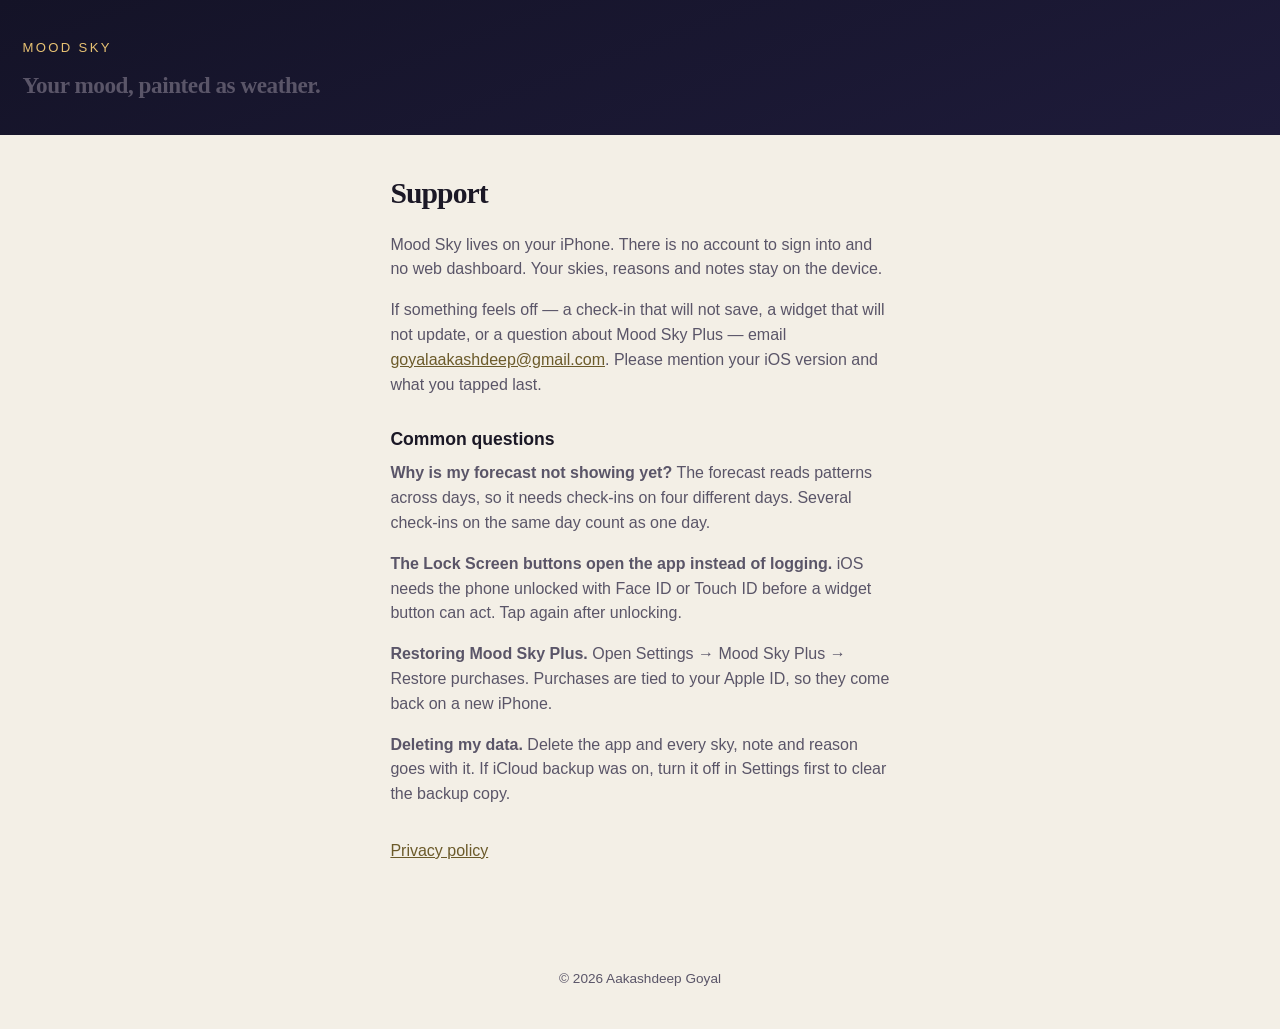
==== index.html @ b4323e45 "Create index.html" ====
<!DOCTYPE html>
<html lang="en">
<head>
  <meta charset="utf-8">
  <meta name="viewport" content="width=device-width, initial-scale=1">
  <title>Mood Sky — support</title>
  <meta name="description" content="Support and privacy for Mood Sky, a calm mood journal that paints your day as a sky.">
  <link rel="stylesheet" href="style.css">
</head>
<body>
  <header>
    <p class="wordmark">Mood Sky</p>
    <p class="tag">Your mood, painted as weather.</p>
  </header>

  <main>
    <h1>Support</h1>
    <p>
      Mood Sky lives on your iPhone. There is no account to sign into and no web dashboard.
      Your skies, reasons and notes stay on the device.
    </p>
    <p>
      If something feels off — a check-in that will not save, a widget that will not update, or a question about
      Mood Sky Plus — email <a href="mailto:goyalaakashdeep@gmail.com">goyalaakashdeep@gmail.com</a>.
      Please mention your iOS version and what you tapped last.
    </p>

    <h2>Common questions</h2>
    <p>
      <strong>Why is my forecast not showing yet?</strong> The forecast reads patterns across days, so it needs
      check-ins on four different days. Several check-ins on the same day count as one day.
    </p>
    <p>
      <strong>The Lock Screen buttons open the app instead of logging.</strong> iOS needs the phone unlocked with
      Face ID or Touch ID before a widget button can act. Tap again after unlocking.
    </p>
    <p>
      <strong>Restoring Mood Sky Plus.</strong> Open Settings → Mood Sky Plus → Restore purchases. Purchases are
      tied to your Apple ID, so they come back on a new iPhone.
    </p>
    <p>
      <strong>Deleting my data.</strong> Delete the app and every sky, note and reason goes with it. If iCloud
      backup was on, turn it off in Settings first to clear the backup copy.
    </p>

    <p class="nav"><a href="privacy.html">Privacy policy</a></p>
  </main>

  <footer>
    <p>© 2026 Aakashdeep Goyal</p>
  </footer>
</body>
</html>
---- style.css ----
:root {
  --night: #141327;
  --deep: #1e1b3a;
  --cream: #f3efe6;
  --ink: #1b1826;
  --muted: #5a5568;
  --gold: #e8c273;
  --headline: #f4efe4;
}

* { box-sizing: border-box; }

html, body {
  margin: 0;
  min-height: 100%;
}

body {
  font-family: "Avenir Next", "Segoe UI", sans-serif;
  background: var(--cream);
  color: var(--ink);
  line-height: 1.55;
}

header {
  background: linear-gradient(160deg, var(--night), var(--deep));
  color: var(--headline);
  padding: 2.4rem 1.4rem 2rem;
}

.wordmark {
  margin: 0;
  font-size: 0.82rem;
  letter-spacing: 0.18em;
  text-transform: uppercase;
  color: var(--gold);
}

.wordmark a {
  color: inherit;
  text-decoration: none;
}

.tag {
  margin: 0.55rem 0 0;
  font-size: 1.45rem;
  font-weight: 600;
  letter-spacing: -0.02em;
  font-family: Georgia, "Times New Roman", serif;
}

main {
  max-width: 34rem;
  margin: 0 auto;
  padding: 2.2rem 1.4rem 4rem;
}

h1 {
  font-size: 1.85rem;
  letter-spacing: -0.03em;
  margin: 0 0 1rem;
  font-family: Georgia, "Times New Roman", serif;
}

h2 {
  font-size: 1.1rem;
  margin: 1.8rem 0 0.5rem;
  color: var(--ink);
}

p, li { margin: 0 0 1rem; color: var(--muted); }
ul { padding-left: 1.2rem; }
li { margin-bottom: 0.5rem; }

a { color: #6b5a2a; }

.nav { margin-top: 2rem; }

footer {
  text-align: center;
  padding: 1.5rem 1.4rem 2.5rem;
  font-size: 0.85rem;
  color: var(--muted);
}
footer p { margin: 0; }
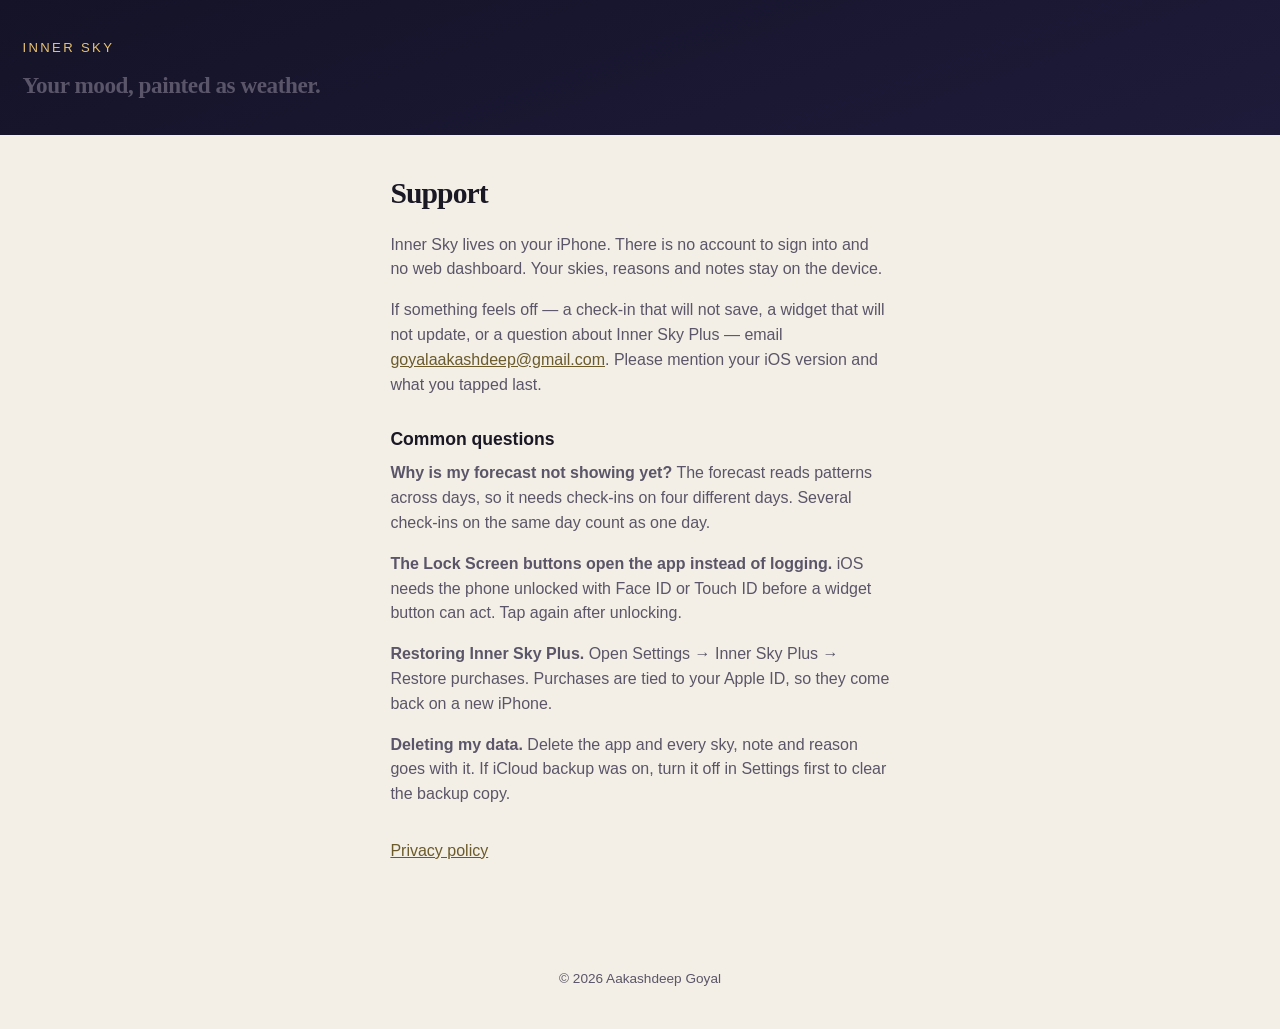
==== commit 22850d12: "Update index.html" ====
--- a/index.html
+++ b/index.html
@@ -3,25 +3,25 @@
 <head>
   <meta charset="utf-8">
   <meta name="viewport" content="width=device-width, initial-scale=1">
-  <title>Mood Sky — support</title>
-  <meta name="description" content="Support and privacy for Mood Sky, a calm mood journal that paints your day as a sky.">
+  <title>Inner Sky — support</title>
+  <meta name="description" content="Support and privacy for Inner Sky, a calm mood journal that paints your day as a sky.">
   <link rel="stylesheet" href="style.css">
 </head>
 <body>
   <header>
-    <p class="wordmark">Mood Sky</p>
+    <p class="wordmark">Inner Sky</p>
     <p class="tag">Your mood, painted as weather.</p>
   </header>
 
   <main>
     <h1>Support</h1>
     <p>
-      Mood Sky lives on your iPhone. There is no account to sign into and no web dashboard.
+      Inner Sky lives on your iPhone. There is no account to sign into and no web dashboard.
       Your skies, reasons and notes stay on the device.
     </p>
     <p>
       If something feels off — a check-in that will not save, a widget that will not update, or a question about
-      Mood Sky Plus — email <a href="mailto:goyalaakashdeep@gmail.com">goyalaakashdeep@gmail.com</a>.
+      Inner Sky Plus — email <a href="mailto:goyalaakashdeep@gmail.com">goyalaakashdeep@gmail.com</a>.
       Please mention your iOS version and what you tapped last.
     </p>
 
@@ -35,7 +35,7 @@
       Face ID or Touch ID before a widget button can act. Tap again after unlocking.
     </p>
     <p>
-      <strong>Restoring Mood Sky Plus.</strong> Open Settings → Mood Sky Plus → Restore purchases. Purchases are
+      <strong>Restoring Inner Sky Plus.</strong> Open Settings → Inner Sky Plus → Restore purchases. Purchases are
       tied to your Apple ID, so they come back on a new iPhone.
     </p>
     <p>
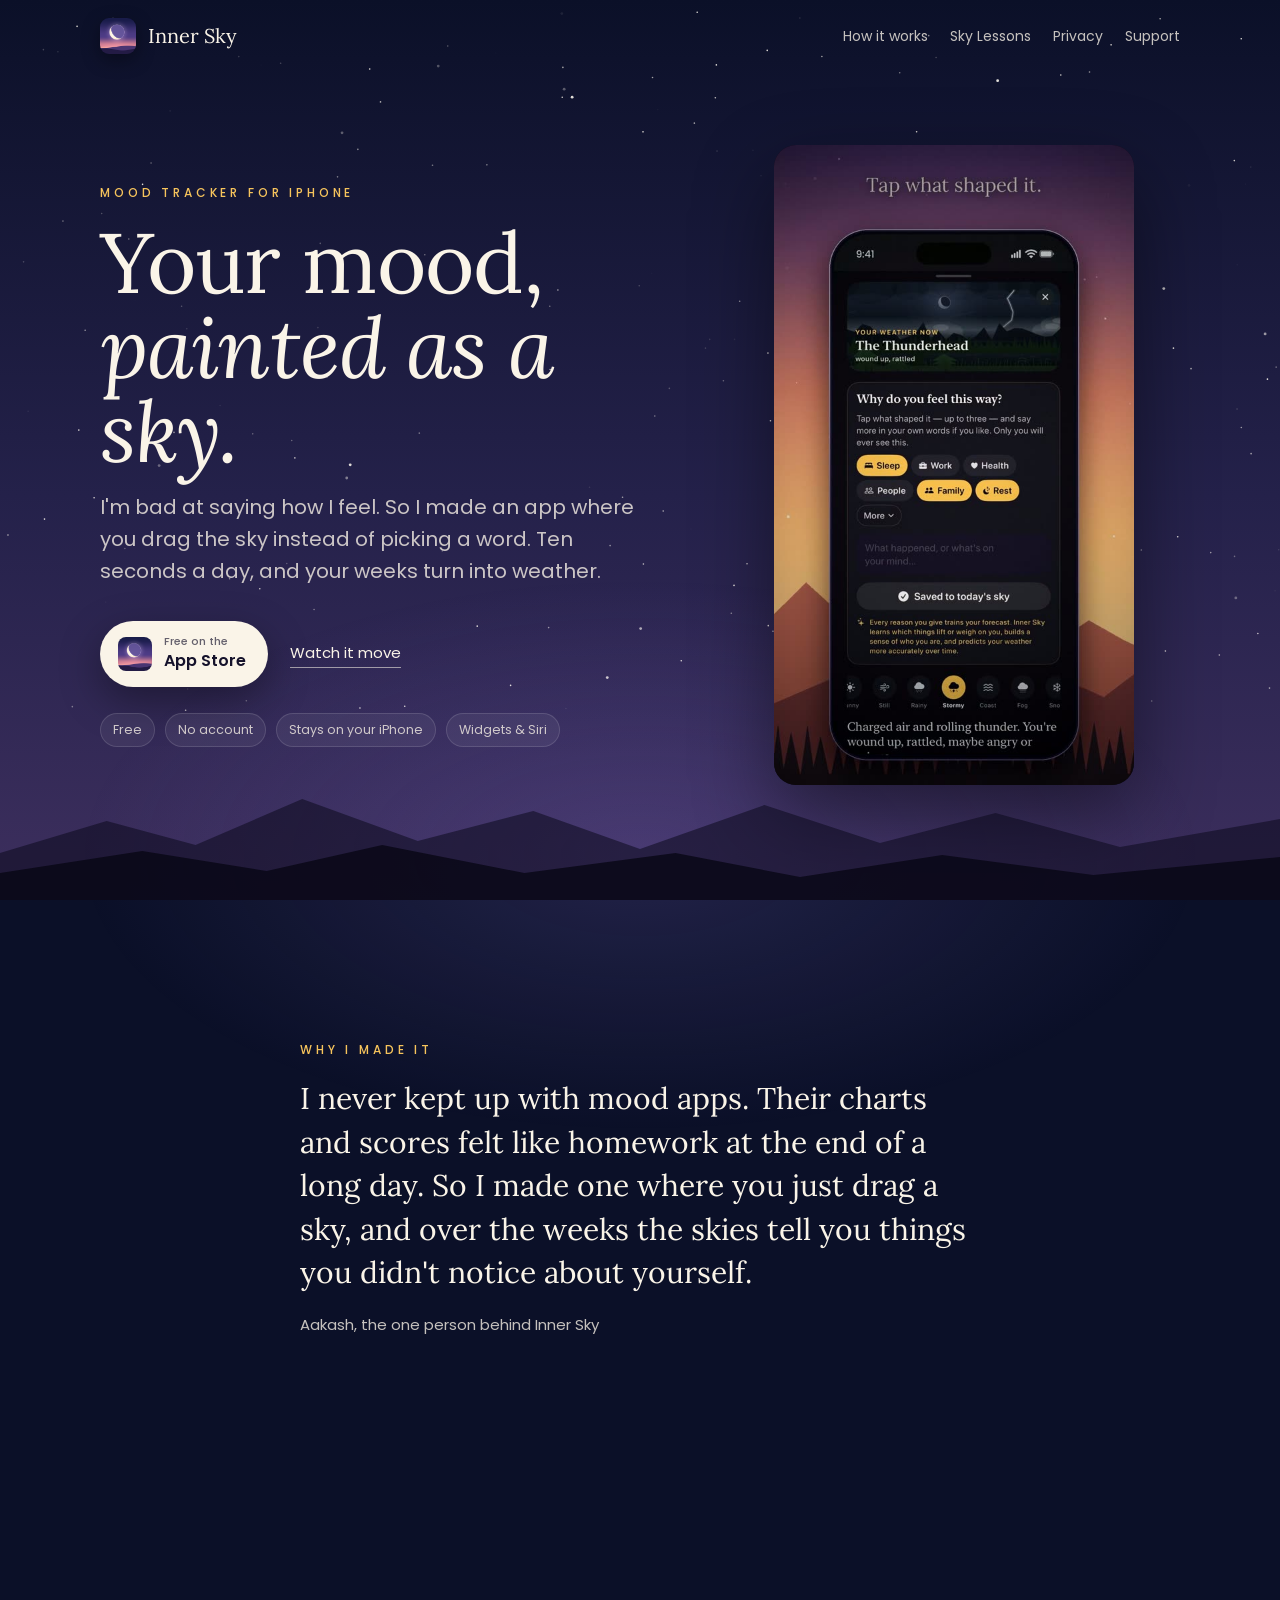
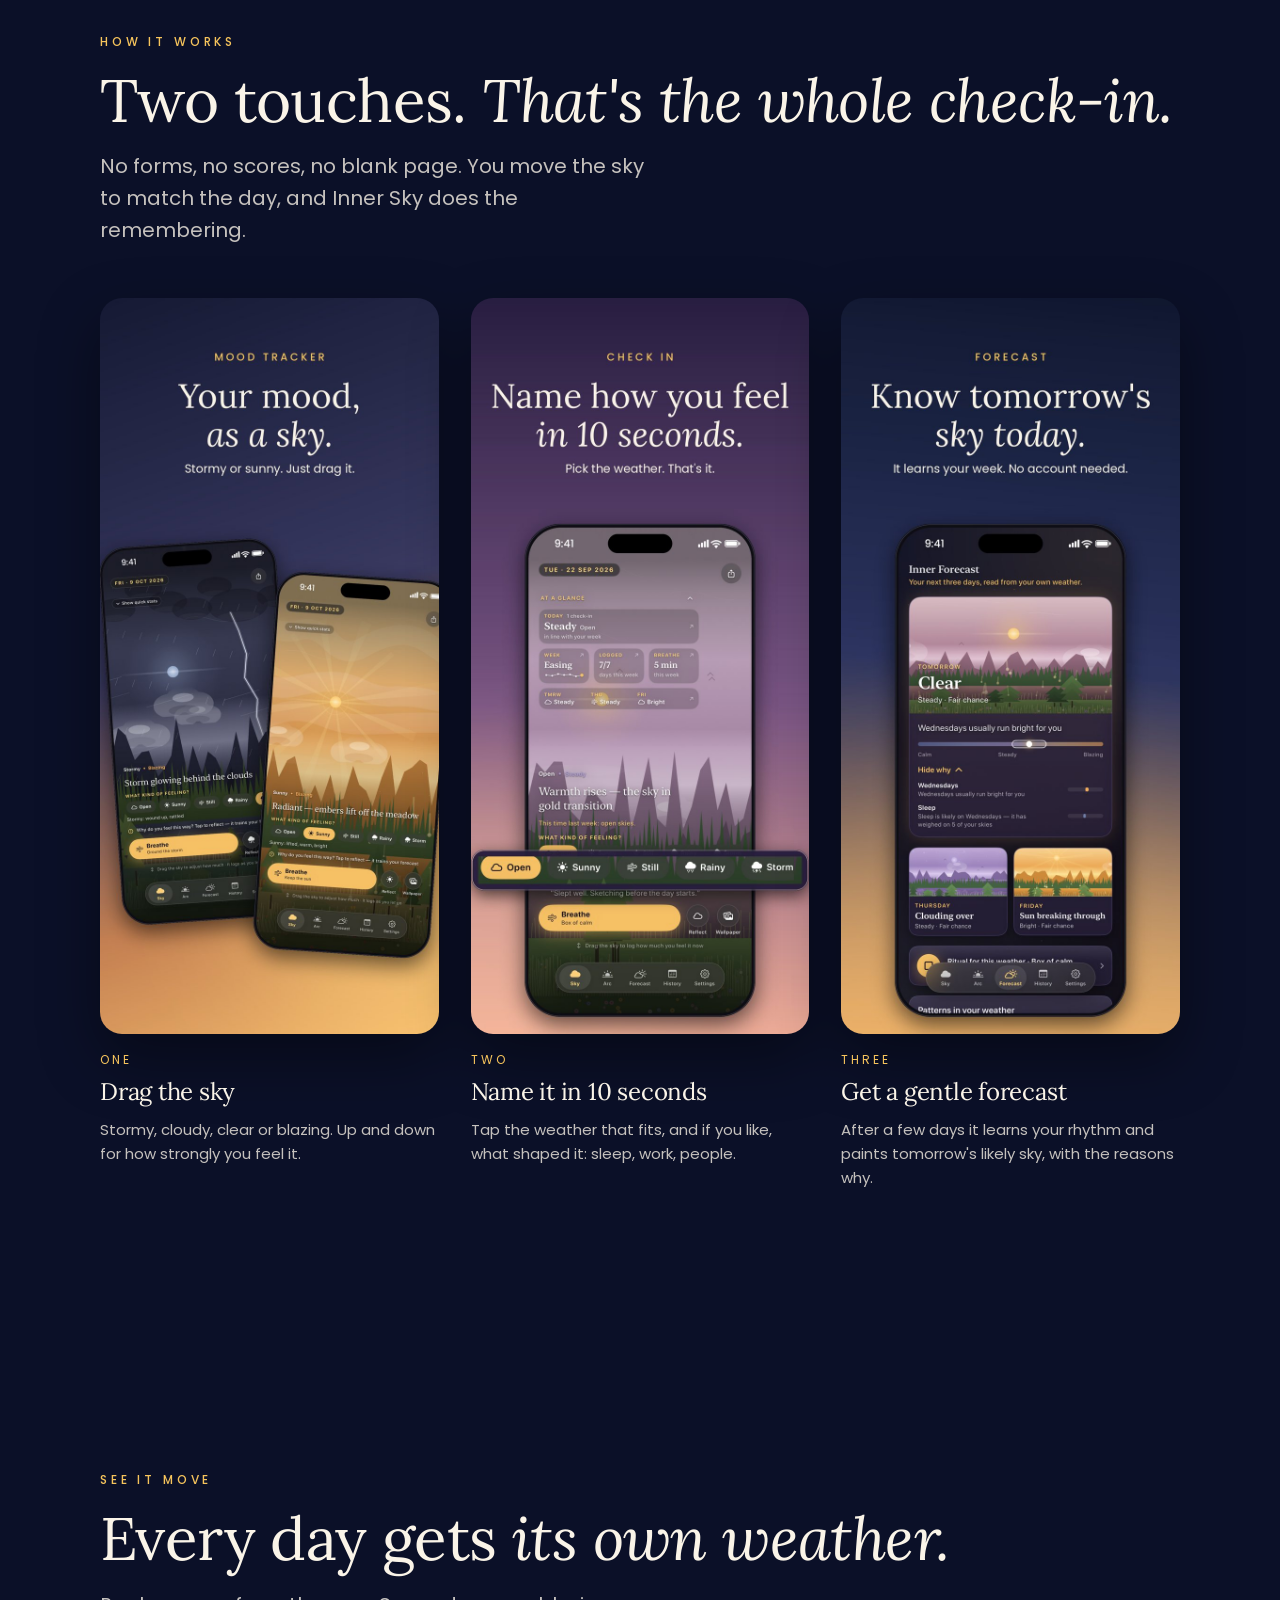
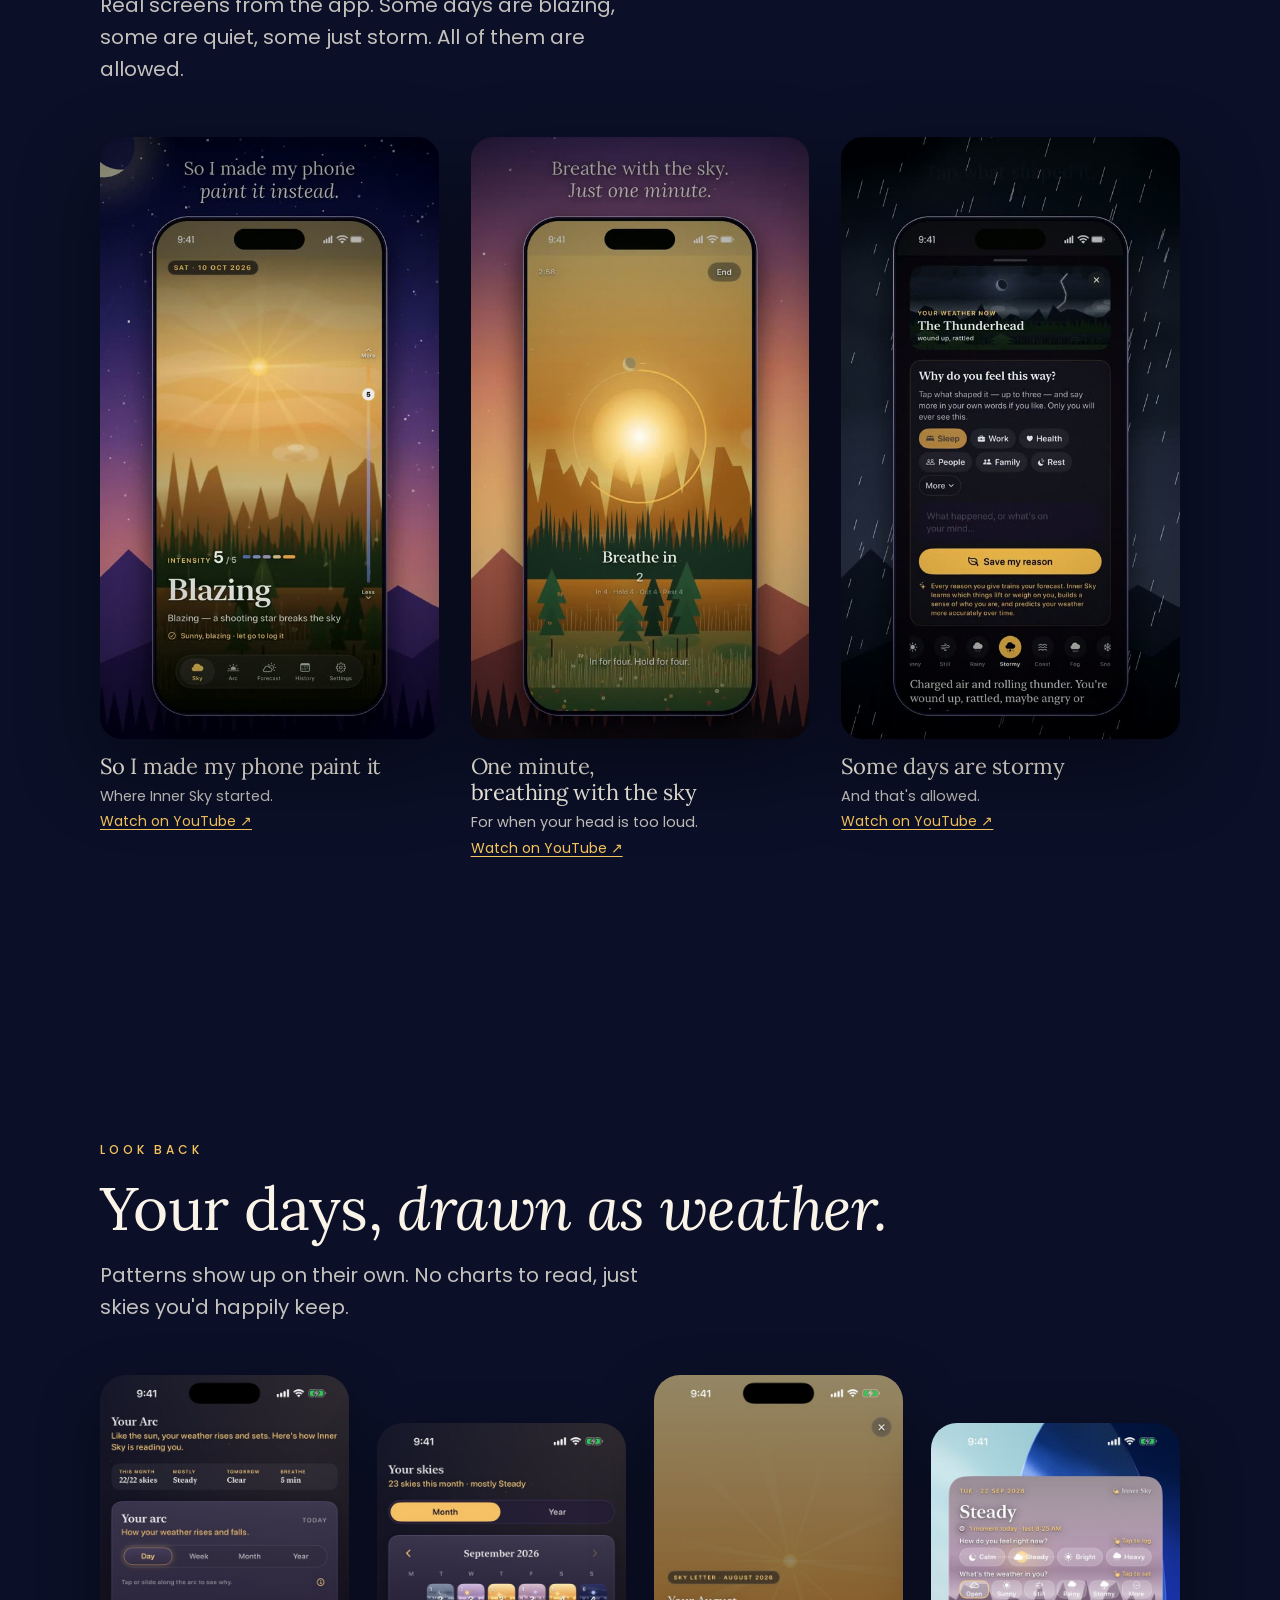
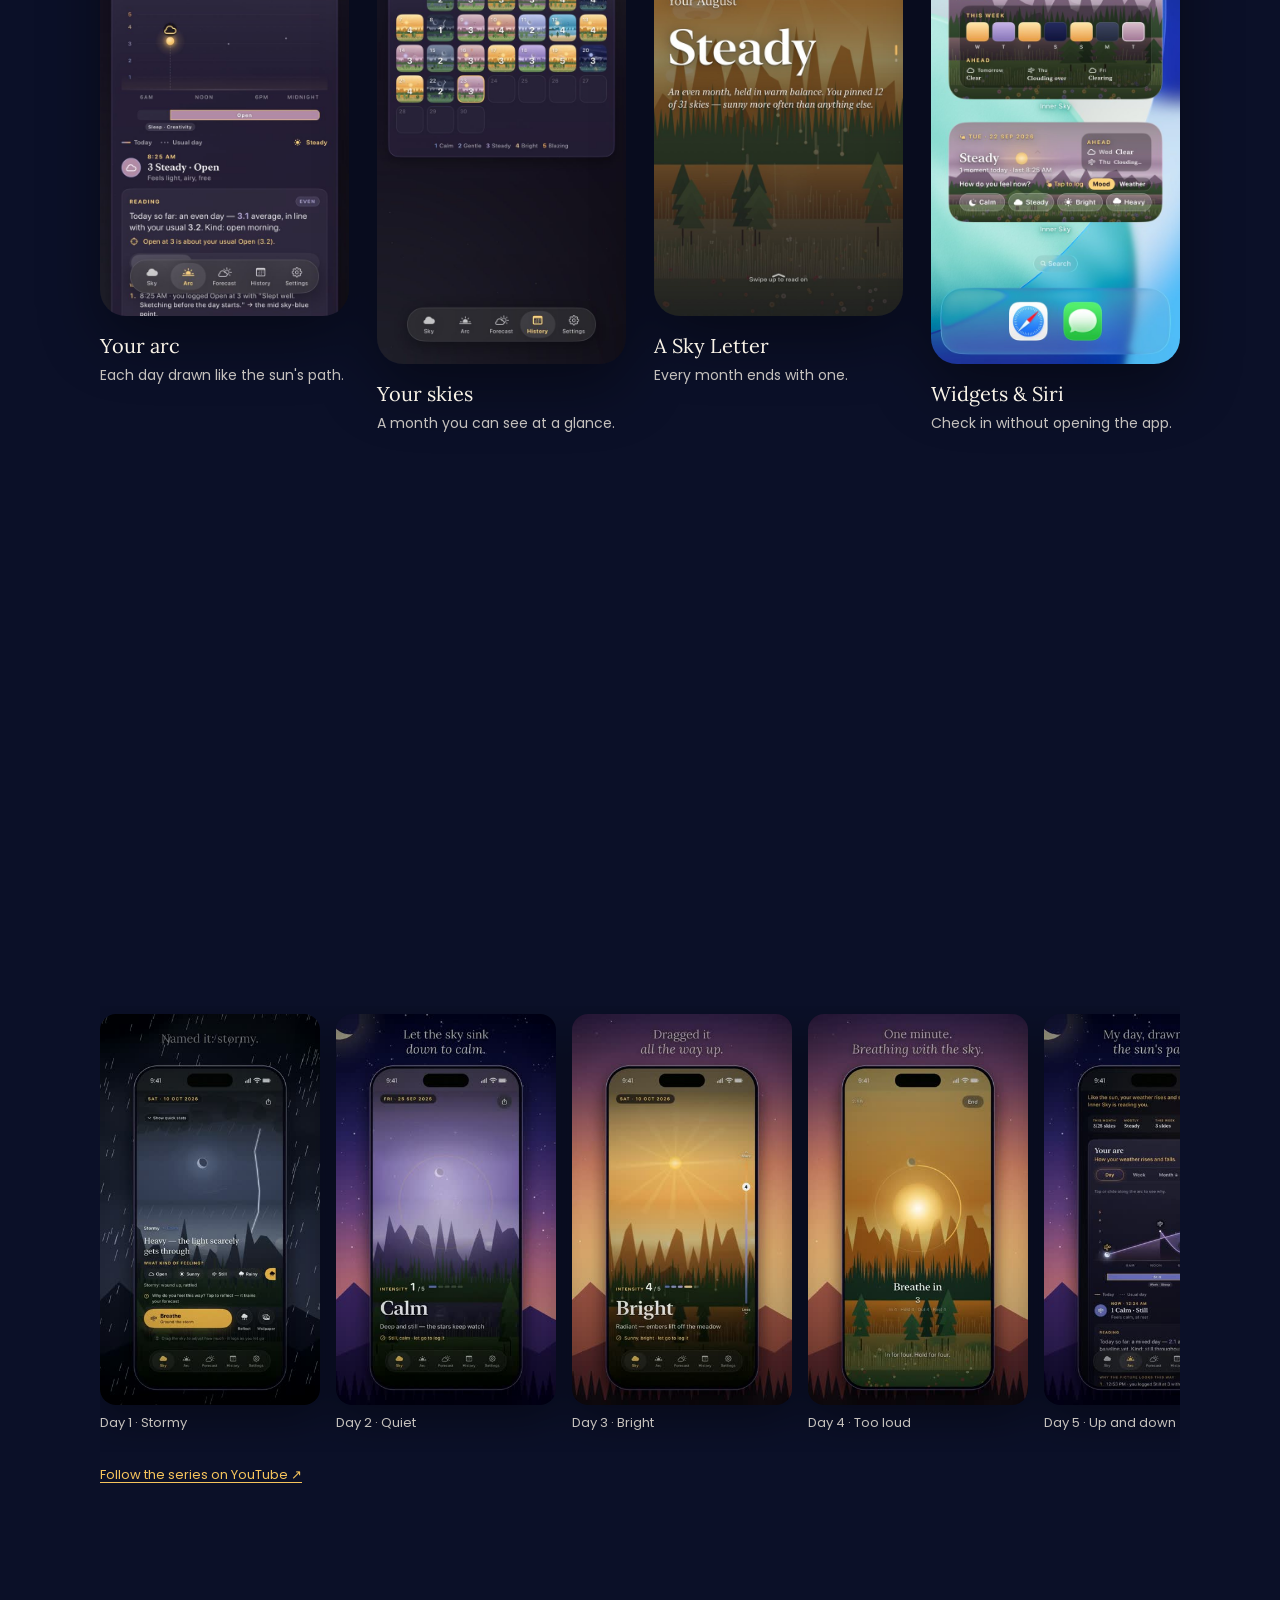
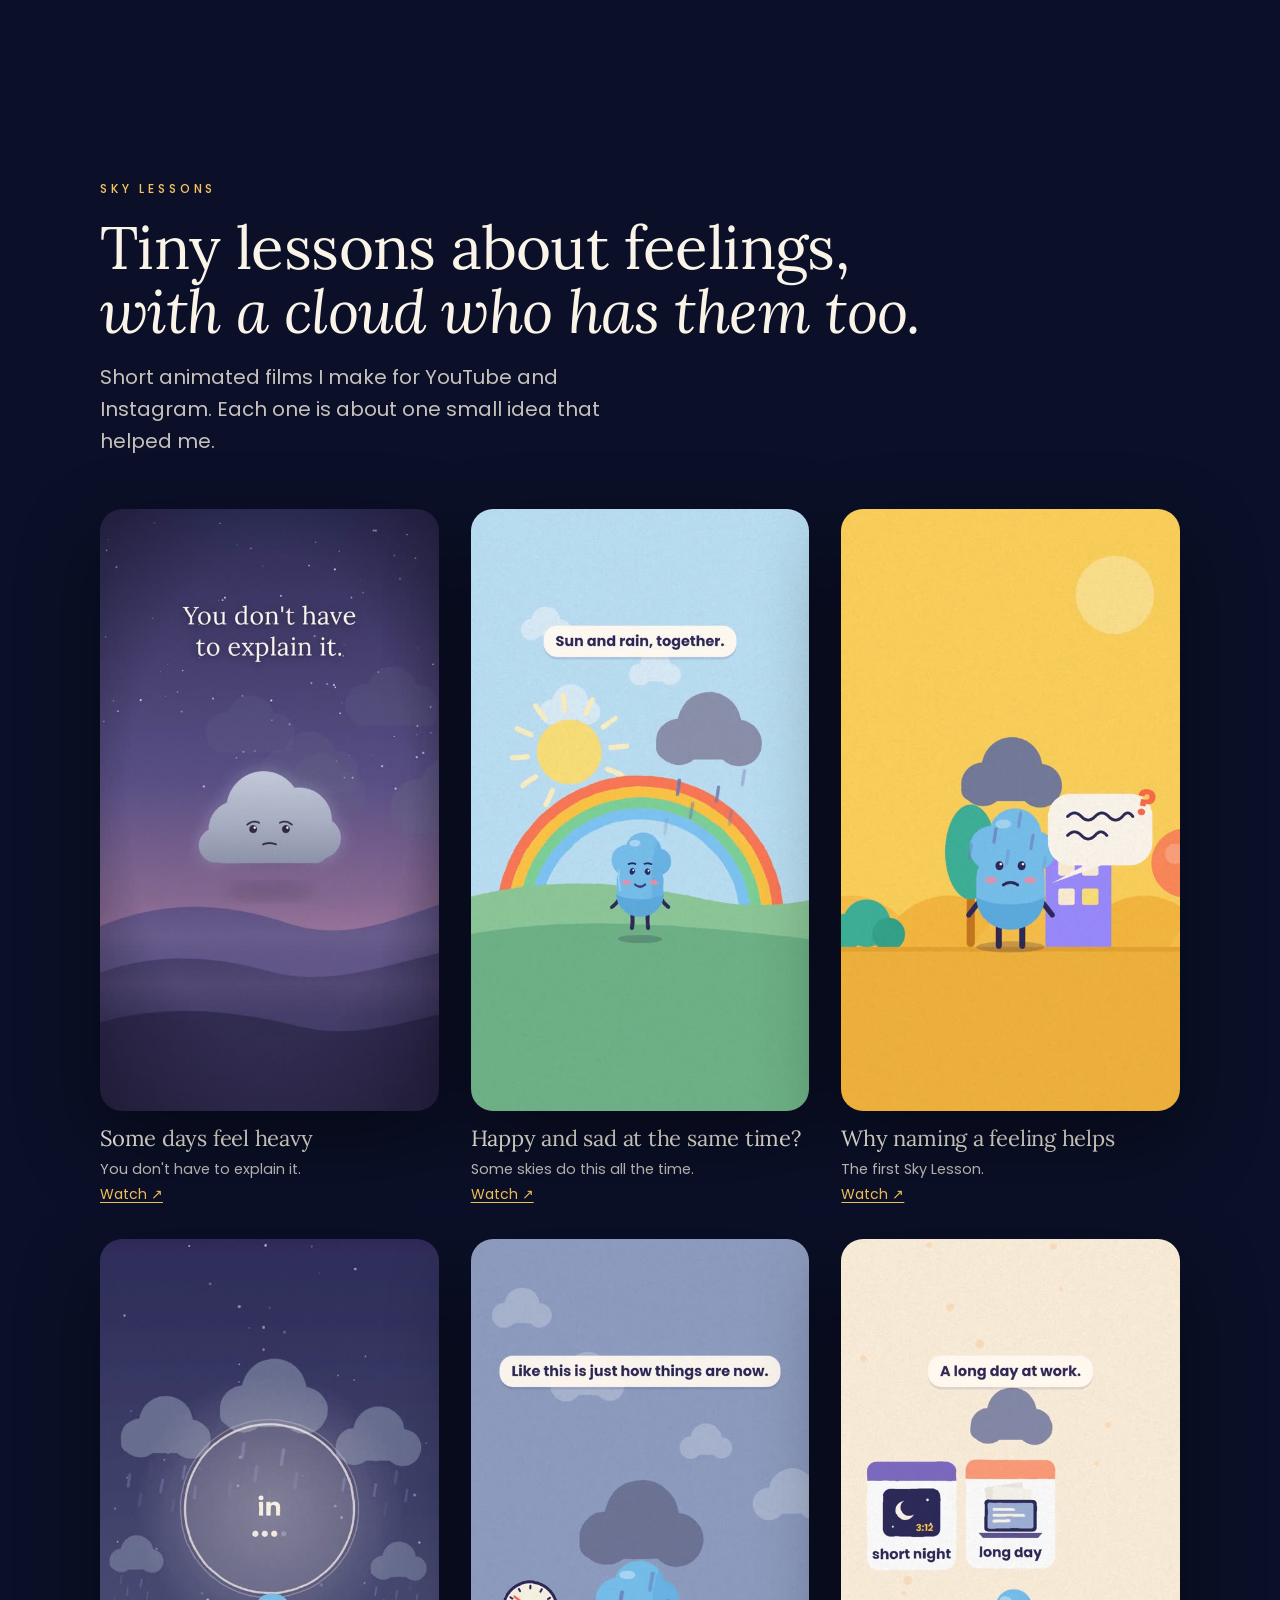
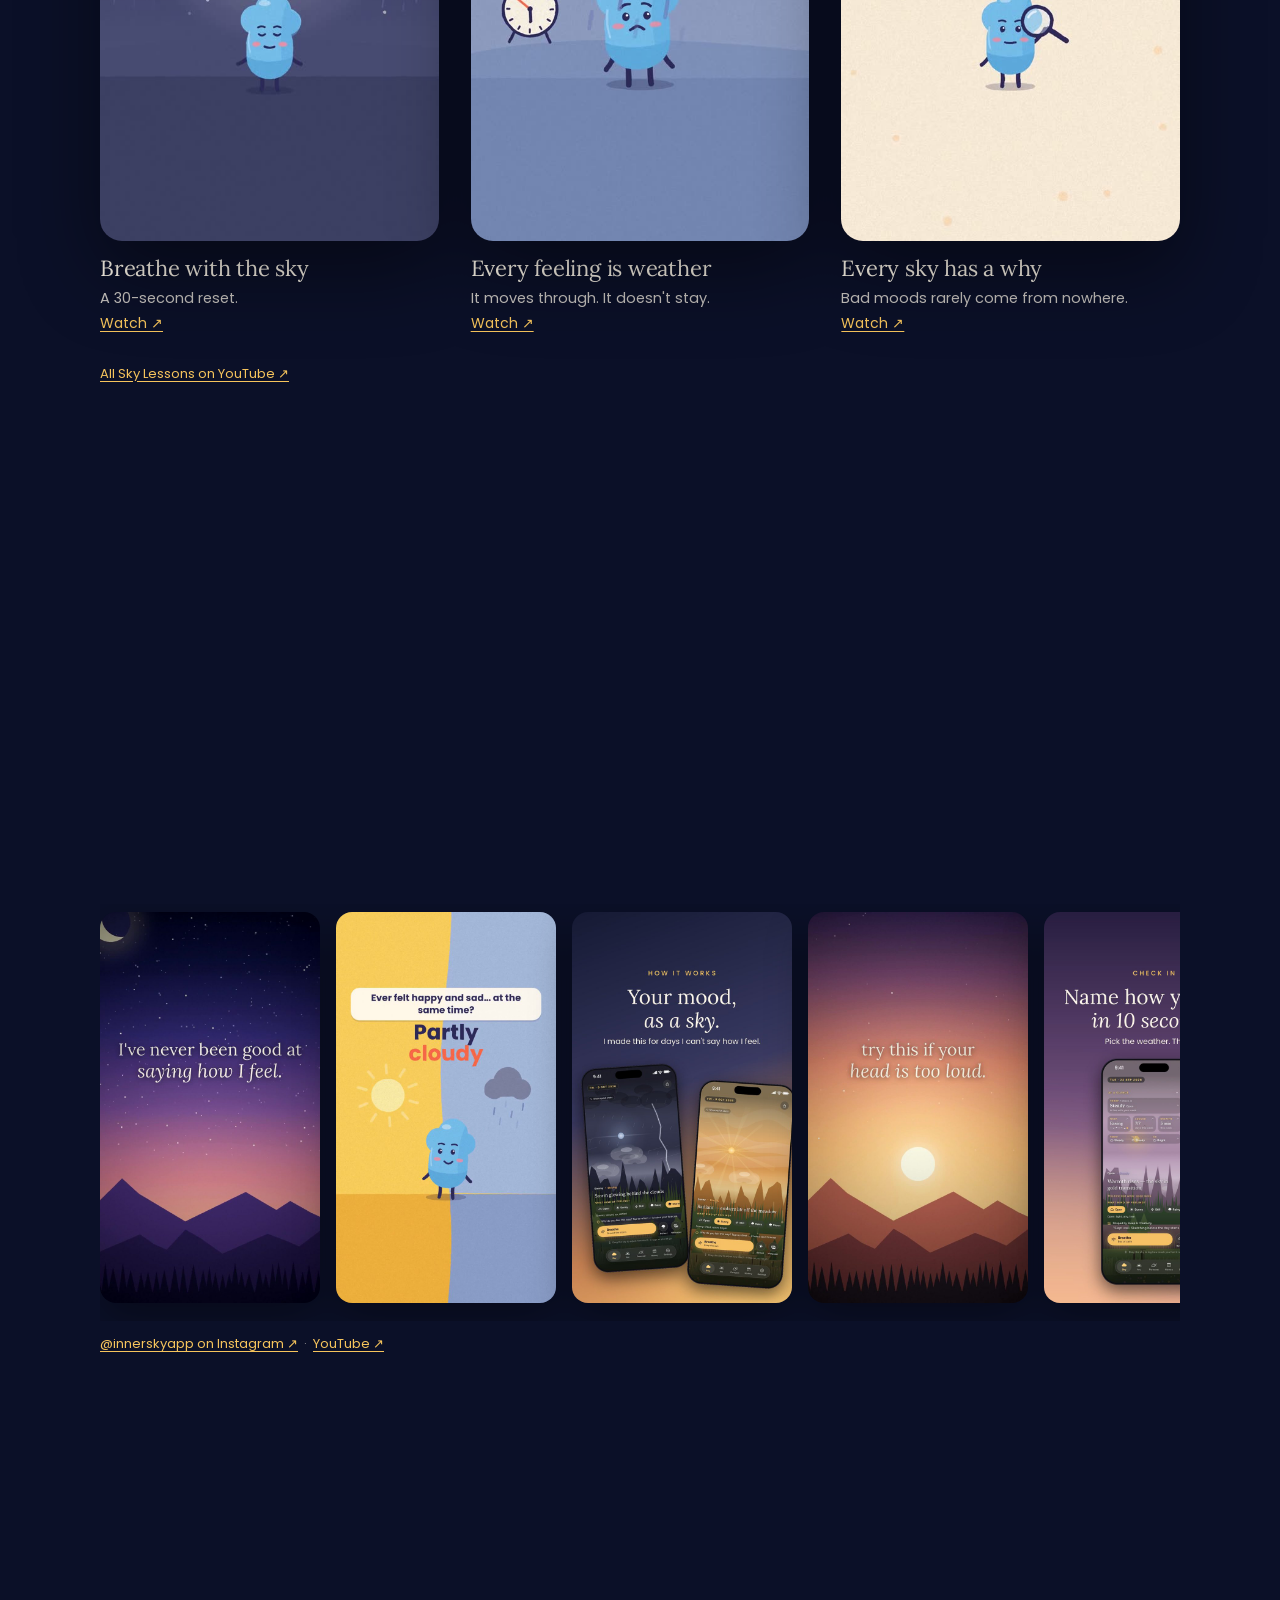
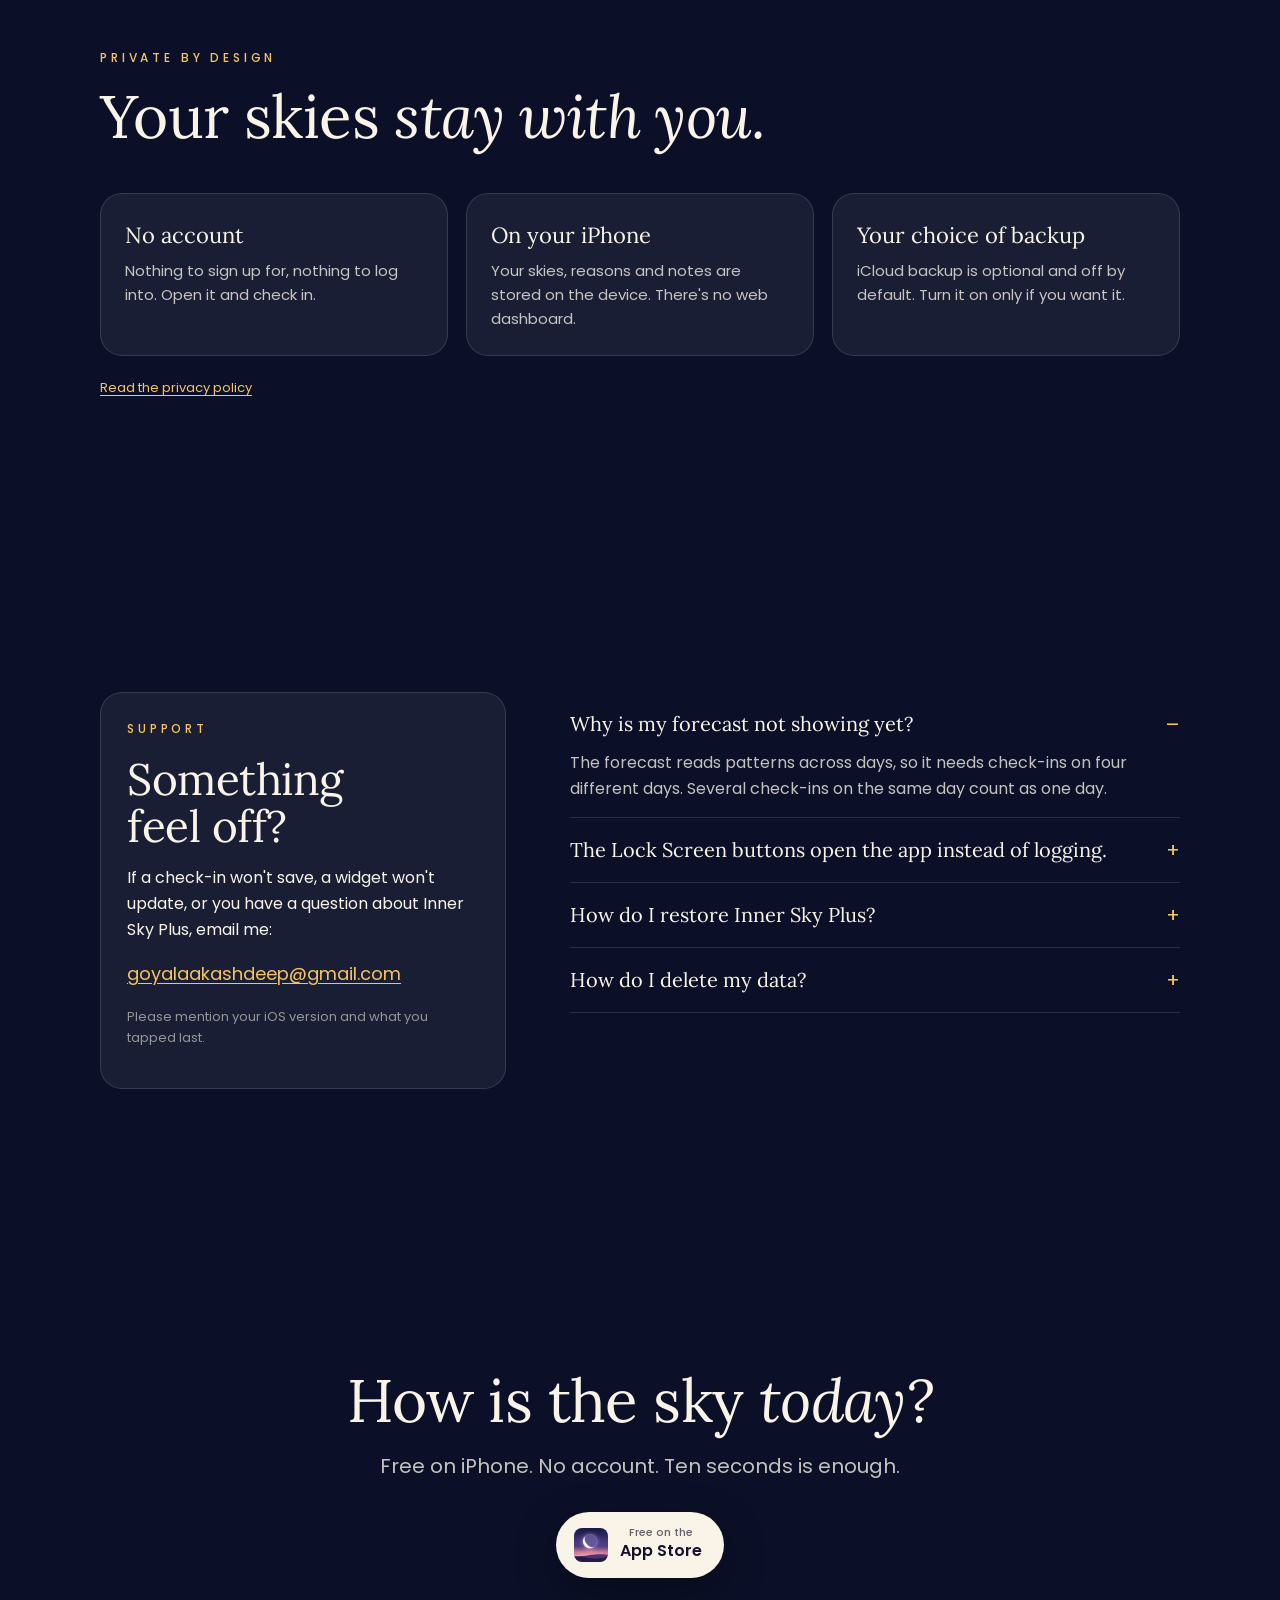
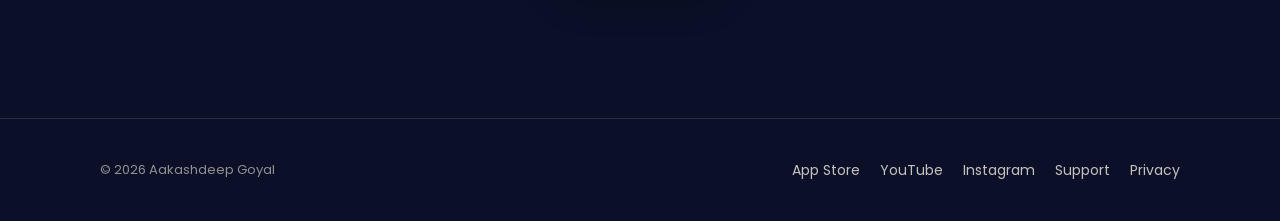
==== commit e7a7e4a8: "New Inner Sky website" ====
--- a/index.html
+++ b/index.html
@@ -2,52 +2,312 @@
 <html lang="en">
 <head>
   <meta charset="utf-8">
-  <meta name="viewport" content="width=device-width, initial-scale=1">
-  <title>Inner Sky — support</title>
-  <meta name="description" content="Support and privacy for Inner Sky, a calm mood journal that paints your day as a sky.">
-  <link rel="stylesheet" href="style.css">
+  <meta name="viewport" content="width=device-width, initial-scale=1, viewport-fit=cover">
+  <title>Inner Sky · Your mood, painted as a sky</title>
+  <meta name="description" content="Inner Sky is a mood tracker and journal for iPhone. Drag the sky to how you feel, see your week as weather, and get a gentle forecast for tomorrow. Free, private, no account.">
+  <meta name="theme-color" content="#0b1028">
+  <meta property="og:title" content="Inner Sky · Your mood, painted as a sky">
+  <meta property="og:description" content="A mood tracker for iPhone. Drag the sky to how you feel. Private, no account.">
+  <meta property="og:image" content="https://goyalaakashdeep.github.io/mood-sky/art/og.jpg">
+  <meta property="og:url" content="https://goyalaakashdeep.github.io/mood-sky/">
+  <meta property="og:type" content="website">
+  <meta name="twitter:card" content="summary_large_image">
+  <meta name="apple-itunes-app" content="app-id=6814714598">
+  <link rel="icon" href="art/icon.png">
+  <link rel="apple-touch-icon" href="art/apple-touch-icon.png">
+  <link rel="preconnect" href="https://fonts.googleapis.com">
+  <link rel="preconnect" href="https://fonts.gstatic.com" crossorigin>
+  <link href="https://fonts.googleapis.com/css2?family=Lora:ital,wght@0,400;0,500;1,400&family=Poppins:wght@400;500;600&display=swap" rel="stylesheet">
+  <link rel="stylesheet" href="assets/site.css">
 </head>
 <body>
-  <header>
-    <p class="wordmark">Inner Sky</p>
-    <p class="tag">Your mood, painted as weather.</p>
+  <div class="sky" aria-hidden="true"></div>
+  <canvas class="stars" aria-hidden="true"></canvas>
+  <div class="glow" aria-hidden="true"></div>
+
+  <header class="bar">
+    <div class="wrap">
+      <a class="brand" href="#top"><img src="art/icon.png" alt="" width="36" height="36"><span>Inner Sky</span></a>
+      <nav aria-label="Sections">
+        <a href="#how">How it works</a>
+        <a href="#lessons">Sky Lessons</a>
+        <a href="#private">Privacy</a>
+        <a href="#support">Support</a>
+      </nav>
+    </div>
   </header>
 
-  <main>
-    <h1>Support</h1>
-    <p>
-      Inner Sky lives on your iPhone. There is no account to sign into and no web dashboard.
-      Your skies, reasons and notes stay on the device.
-    </p>
-    <p>
-      If something feels off — a check-in that will not save, a widget that will not update, or a question about
-      Inner Sky Plus — email <a href="mailto:goyalaakashdeep@gmail.com">goyalaakashdeep@gmail.com</a>.
-      Please mention your iOS version and what you tapped last.
-    </p>
-
-    <h2>Common questions</h2>
-    <p>
-      <strong>Why is my forecast not showing yet?</strong> The forecast reads patterns across days, so it needs
-      check-ins on four different days. Several check-ins on the same day count as one day.
-    </p>
-    <p>
-      <strong>The Lock Screen buttons open the app instead of logging.</strong> iOS needs the phone unlocked with
-      Face ID or Touch ID before a widget button can act. Tap again after unlocking.
-    </p>
-    <p>
-      <strong>Restoring Inner Sky Plus.</strong> Open Settings → Inner Sky Plus → Restore purchases. Purchases are
-      tied to your Apple ID, so they come back on a new iPhone.
-    </p>
-    <p>
-      <strong>Deleting my data.</strong> Delete the app and every sky, note and reason goes with it. If iCloud
-      backup was on, turn it off in Settings first to clear the backup copy.
-    </p>
-
-    <p class="nav"><a href="privacy.html">Privacy policy</a></p>
+  <main id="top">
+    <!-- hero -->
+    <section class="hero" data-sky="night">
+      <div class="wrap">
+        <div class="rise">
+          <p class="eyebrow">Mood tracker for iPhone</p>
+          <h1>Your mood,<br><em>painted as a sky.</em></h1>
+          <p class="lead">I'm bad at saying how I feel. So I made an app where you drag the sky instead of picking a word. Ten seconds a day, and your weeks turn into weather.</p>
+          <div class="actions">
+            <a class="cta" href="https://apps.apple.com/app/apple-store/id6814714598?pt=129464078&amp;ct=website&amp;mt=8">
+              <img src="art/icon.png" alt="" width="34" height="34">
+              <span><small>Free on the</small>App Store</span>
+            </a>
+            <a class="ghost" href="#see">Watch it move</a>
+          </div>
+          <div class="facts">
+            <span class="chip">Free</span><span class="chip">No account</span><span class="chip">Stays on your iPhone</span><span class="chip">Widgets &amp; Siri</span>
+          </div>
+        </div>
+        <div class="phone rise">
+          <div class="clip">
+            <video data-auto autoplay muted loop playsinline preload="metadata" poster="media/hero.jpg" aria-label="Inner Sky in use: dragging the sky, tapping what shaped the day, the day as the sun's path">
+              <source src="media/hero.mp4" type="video/mp4">
+            </video>
+          </div>
+        </div>
+      </div>
+      <svg class="ridge" viewBox="0 0 1440 140" preserveAspectRatio="none" aria-hidden="true">
+        <path d="M0 140 L0 92 L120 60 L220 84 L340 38 L470 80 L600 50 L720 88 L860 44 L990 82 L1120 52 L1260 86 L1440 58 L1440 140 Z" fill="rgba(12,10,28,.55)"/>
+        <path d="M0 140 L0 112 L160 90 L300 110 L430 84 L590 112 L760 92 L900 116 L1060 94 L1230 114 L1440 96 L1440 140 Z" fill="rgba(8,7,20,.8)"/>
+      </svg>
+    </section>
+
+    <!-- a note -->
+    <section data-sky="night" aria-label="Why I made Inner Sky">
+      <div class="wrap note rise">
+        <p class="eyebrow">Why I made it</p>
+        <blockquote>I never kept up with mood apps. Their charts and scores felt like homework at the end of a long day. So I made one where you just drag a sky, and over the weeks the skies tell you things you didn't notice about yourself.</blockquote>
+        <p class="sig">Aakash, the one person behind Inner Sky</p>
+      </div>
+    </section>
+
+    <!-- how it works -->
+    <section id="how" data-sky="twilight">
+      <div class="wrap">
+        <div class="rise">
+          <p class="eyebrow">How it works</p>
+          <h2>Two touches. <em>That's the whole check-in.</em></h2>
+          <p class="lead">No forms, no scores, no blank page. You move the sky to match the day, and Inner Sky does the remembering.</p>
+        </div>
+        <div class="steps">
+          <div class="step rise">
+            <img src="art/01_mood_as_sky.jpg" alt="Two iPhones showing a stormy sky and a sunny sky in Inner Sky" loading="lazy" width="720" height="1565">
+            <p class="n">ONE</p>
+            <h3>Drag the sky</h3>
+            <p>Stormy, cloudy, clear or blazing. Up and down for how strongly you feel it.</p>
+          </div>
+          <div class="step rise">
+            <img src="art/02_ten_seconds.jpg" alt="Choosing the kind of feeling and what shaped the day" loading="lazy" width="720" height="1565">
+            <p class="n">TWO</p>
+            <h3>Name it in 10 seconds</h3>
+            <p>Tap the weather that fits, and if you like, what shaped it: sleep, work, people.</p>
+          </div>
+          <div class="step rise">
+            <img src="art/03_forecast.jpg" alt="Inner Sky's gentle forecast for tomorrow" loading="lazy" width="720" height="1565">
+            <p class="n">THREE</p>
+            <h3>Get a gentle forecast</h3>
+            <p>After a few days it learns your rhythm and paints tomorrow's likely sky, with the reasons why.</p>
+          </div>
+        </div>
+      </div>
+    </section>
+
+    <!-- see it move: app clips by popularity -->
+    <section id="see" data-sky="storm">
+      <div class="wrap">
+        <div class="rise">
+          <p class="eyebrow">See it move</p>
+          <h2>Every day gets <em>its own weather.</em></h2>
+          <p class="lead">Real screens from the app. Some days are blazing, some are quiet, some just storm. All of them are allowed.</p>
+        </div>
+        <div class="row3">
+          <div class="rise">
+            <div class="clip"><video data-auto autoplay muted loop playsinline preload="none" poster="media/paint.jpg" aria-label="The sky being painted from a feeling"><source src="media/paint.mp4" type="video/mp4"></video></div>
+            <div class="card-cap"><h3>So I made my phone paint it</h3><p>Where Inner Sky started.</p><a href="https://www.youtube.com/shorts/RPRjSofi4lI">Watch on YouTube ↗</a></div>
+          </div>
+          <div class="rise">
+            <div class="clip"><video data-auto autoplay muted loop playsinline preload="none" poster="media/breathe.jpg" aria-label="Breathing with the sky"><source src="media/breathe.mp4" type="video/mp4"></video></div>
+            <div class="card-cap"><h3>One minute, breathing with the sky</h3><p>For when your head is too loud.</p><a href="https://www.youtube.com/shorts/ANr5b8tqntY">Watch on YouTube ↗</a></div>
+          </div>
+          <div class="rise">
+            <div class="clip"><video data-auto autoplay muted loop playsinline preload="none" poster="media/checkin.jpg" aria-label="Logging a stormy day"><source src="media/checkin.mp4" type="video/mp4"></video></div>
+            <div class="card-cap"><h3>Some days are stormy</h3><p>And that's allowed.</p><a href="https://www.youtube.com/shorts/N33ZnoFAV8g">Watch on YouTube ↗</a></div>
+          </div>
+        </div>
+      </div>
+    </section>
+
+    <!-- your days as weather -->
+    <section data-sky="dusk">
+      <div class="wrap">
+        <div class="rise">
+          <p class="eyebrow">Look back</p>
+          <h2>Your days, <em>drawn as weather.</em></h2>
+          <p class="lead">Patterns show up on their own. No charts to read, just skies you'd happily keep.</p>
+        </div>
+        <div class="features">
+          <figure class="rise"><img src="art/sim_05.jpg" alt="Your day drawn as the sun's arc" loading="lazy" width="600" height="1304"><figcaption><b>Your arc</b><span>Each day drawn like the sun's path.</span></figcaption></figure>
+          <figure class="rise"><img src="art/sim_07.jpg" alt="A month of skies on a calendar" loading="lazy" width="600" height="1304"><figcaption><b>Your skies</b><span>A month you can see at a glance.</span></figcaption></figure>
+          <figure class="rise"><img src="art/sim_01.jpg" alt="A monthly Sky Letter reading Steady" loading="lazy" width="600" height="1304"><figcaption><b>A Sky Letter</b><span>Every month ends with one.</span></figcaption></figure>
+          <figure class="rise"><img src="art/sim_11_widgets.jpg" alt="Inner Sky widgets on the Home Screen" loading="lazy" width="600" height="1304"><figcaption><b>Widgets &amp; Siri</b><span>Check in without opening the app.</span></figcaption></figure>
+        </div>
+      </div>
+    </section>
+
+    <!-- today's sky series -->
+    <section data-sky="calm">
+      <div class="wrap">
+        <div class="rise">
+          <p class="eyebrow">Today's sky</p>
+          <h2>A week of naming my feelings, <em>one sky at a time.</em></h2>
+          <p class="lead">A small daily series on YouTube and Instagram. A new day at 12:30 pm IST.</p>
+        </div>
+        <div class="strip" aria-label="Today's sky, Days 1 to 7">
+          <figure><img src="art/day1.jpg" alt="Day 1: woke up feeling stormy" loading="lazy" width="360" height="640"><figcaption>Day 1 · Stormy</figcaption></figure>
+          <figure><img src="art/day2.jpg" alt="Day 2: quiet, a little low" loading="lazy" width="360" height="640"><figcaption>Day 2 · Quiet</figcaption></figure>
+          <figure><img src="art/day3.jpg" alt="Day 3: the sun came back" loading="lazy" width="360" height="640"><figcaption>Day 3 · Bright</figcaption></figure>
+          <figure><img src="art/day4.jpg" alt="Day 4: breathing with the sky" loading="lazy" width="360" height="640"><figcaption>Day 4 · Too loud</figcaption></figure>
+          <figure><img src="art/day5.jpg" alt="Day 5: the day as the sun's path" loading="lazy" width="360" height="640"><figcaption>Day 5 · Up and down</figcaption></figure>
+          <figure><img src="art/day6.jpg" alt="Day 6: a steady month" loading="lazy" width="360" height="640"><figcaption>Day 6 · A good day</figcaption></figure>
+          <figure><img src="art/day7.jpg" alt="Day 7: a week of skies" loading="lazy" width="360" height="640"><figcaption>Day 7 · The week</figcaption></figure>
+        </div>
+        <p class="small"><a href="https://www.youtube.com/playlist?list=PLMYnB6WtKAUA">Follow the series on YouTube ↗</a></p>
+      </div>
+    </section>
+
+    <!-- sky lessons: animations by popularity -->
+    <section id="lessons" data-sky="golden">
+      <div class="wrap">
+        <div class="rise">
+          <p class="eyebrow">Sky Lessons</p>
+          <h2>Tiny lessons about feelings, <em>with a cloud who has them too.</em></h2>
+          <p class="lead">Short animated films I make for YouTube and Instagram. Each one is about one small idea that helped me.</p>
+        </div>
+        <div class="row3 lessons">
+          <div class="rise">
+            <div class="clip"><video data-auto autoplay muted loop playsinline preload="none" poster="media/heavy.jpg" aria-label="Animated cloud: some days feel heavy"><source src="media/heavy.mp4" type="video/mp4"></video></div>
+            <div class="card-cap"><h3>Some days feel heavy</h3><p>You don't have to explain it.</p><a href="https://www.youtube.com/shorts/jWEA9A6nK9c">Watch ↗</a></div>
+          </div>
+          <div class="rise">
+            <div class="clip"><video data-auto autoplay muted loop playsinline preload="none" poster="media/lesson3.jpg" aria-label="Animated cloud: happy and sad at the same time"><source src="media/lesson3.mp4" type="video/mp4"></video></div>
+            <div class="card-cap"><h3>Happy and sad at the same time?</h3><p>Some skies do this all the time.</p><a href="https://www.youtube.com/shorts/66RBpTwqv-E">Watch ↗</a></div>
+          </div>
+          <div class="rise">
+            <div class="clip"><video data-auto autoplay muted loop playsinline preload="none" poster="media/lesson1.jpg" aria-label="Animated cloud: why naming a feeling helps"><source src="media/lesson1.mp4" type="video/mp4"></video></div>
+            <div class="card-cap"><h3>Why naming a feeling helps</h3><p>The first Sky Lesson.</p><a href="https://www.youtube.com/shorts/gcEMTVEQISY">Watch ↗</a></div>
+          </div>
+          <div class="rise">
+            <div class="clip"><video data-auto autoplay muted loop playsinline preload="none" poster="media/lesson5.jpg" aria-label="Animated cloud: breathe with the sky"><source src="media/lesson5.mp4" type="video/mp4"></video></div>
+            <div class="card-cap"><h3>Breathe with the sky</h3><p>A 30-second reset.</p><a href="https://www.youtube.com/shorts/ge5JhY17dds">Watch ↗</a></div>
+          </div>
+          <div class="rise">
+            <div class="clip"><video data-auto autoplay muted loop playsinline preload="none" poster="media/lesson2.jpg" aria-label="Animated cloud: every feeling is weather"><source src="media/lesson2.mp4" type="video/mp4"></video></div>
+            <div class="card-cap"><h3>Every feeling is weather</h3><p>It moves through. It doesn't stay.</p><a href="https://www.youtube.com/shorts/mmHPe55ADbc">Watch ↗</a></div>
+          </div>
+          <div class="rise">
+            <div class="clip"><video data-auto autoplay muted loop playsinline preload="none" poster="media/lesson4.jpg" aria-label="Animated cloud: every sky has a why"><source src="media/lesson4.mp4" type="video/mp4"></video></div>
+            <div class="card-cap"><h3>Every sky has a why</h3><p>Bad moods rarely come from nowhere.</p><a href="https://www.youtube.com/shorts/GI56GJ23vEE">Watch ↗</a></div>
+          </div>
+        </div>
+        <p class="small" style="margin-top:28px"><a href="https://www.youtube.com/playlist?list=PLCAdbdAiJc2U">All Sky Lessons on YouTube ↗</a></p>
+      </div>
+    </section>
+
+    <!-- from the feed: instagram covers + story frames -->
+    <section data-sky="dusk">
+      <div class="wrap">
+        <div class="rise">
+          <p class="eyebrow">From the feed</p>
+          <h2>Little skies, <em>shared most days.</em></h2>
+          <p class="lead">Covers and stories from Inner Sky on Instagram and YouTube.</p>
+        </div>
+        <div class="strip" aria-label="Instagram covers and stories">
+          <img src="art/cover_ShortA.jpg" alt="I've never been good at saying how I feel" loading="lazy" width="720" height="1280">
+          <img src="art/cover_Lesson3.jpg" alt="Partly cloudy: happy and sad at the same time" loading="lazy" width="720" height="1280">
+          <img src="art/story1_how-it-works.jpg" alt="How it works: your mood, as a sky" loading="lazy" width="720" height="1280">
+          <img src="art/cover_ShortB.jpg" alt="Try this if your head is too loud" loading="lazy" width="720" height="1280">
+          <img src="art/story2_ten-seconds.jpg" alt="Name how you feel in 10 seconds" loading="lazy" width="720" height="1280">
+          <img src="art/cover_Lesson4.jpg" alt="Every sky has a why" loading="lazy" width="720" height="1280">
+          <img src="art/story3_your-month.jpg" alt="Watch your month as weather" loading="lazy" width="720" height="1280">
+          <img src="art/cover_ShortC.jpg" alt="Not every day is sunny" loading="lazy" width="720" height="1280">
+          <img src="art/cover_Lesson5.jpg" alt="Breathe with the sky" loading="lazy" width="720" height="1280">
+          <img src="art/story4_forecast.jpg" alt="A gentle forecast for tomorrow" loading="lazy" width="720" height="1280">
+        </div>
+        <p class="small"><a href="https://www.instagram.com/innerskyapp/">@innerskyapp on Instagram ↗</a> &nbsp;·&nbsp; <a href="https://www.youtube.com/@innerskyapp">YouTube ↗</a></p>
+      </div>
+    </section>
+
+    <!-- privacy -->
+    <section id="private" data-sky="calm">
+      <div class="wrap">
+        <div class="rise">
+          <p class="eyebrow">Private by design</p>
+          <h2>Your skies <em>stay with you.</em></h2>
+        </div>
+        <div class="trio">
+          <div class="rise"><b>No account</b><p>Nothing to sign up for, nothing to log into. Open it and check in.</p></div>
+          <div class="rise"><b>On your iPhone</b><p>Your skies, reasons and notes are stored on the device. There's no web dashboard.</p></div>
+          <div class="rise"><b>Your choice of backup</b><p>iCloud backup is optional and off by default. Turn it on only if you want it.</p></div>
+        </div>
+        <p class="small" style="margin-top:22px"><a href="privacy.html">Read the privacy policy</a></p>
+      </div>
+    </section>
+
+    <!-- support (App Store support URL points here) -->
+    <section id="support" data-sky="twilight">
+      <div class="wrap support">
+        <div class="contact rise">
+          <p class="eyebrow">Support</p>
+          <h2 style="font-size:clamp(30px,4vw,44px)">Something feel off?</h2>
+          <p>If a check-in won't save, a widget won't update, or you have a question about Inner Sky Plus, email me:</p>
+          <p class="mail"><a href="mailto:goyalaakashdeep@gmail.com">goyalaakashdeep@gmail.com</a></p>
+          <p class="small">Please mention your iOS version and what you tapped last.</p>
+        </div>
+        <div class="faq rise">
+          <details open>
+            <summary>Why is my forecast not showing yet?</summary>
+            <p>The forecast reads patterns across days, so it needs check-ins on four different days. Several check-ins on the same day count as one day.</p>
+          </details>
+          <details>
+            <summary>The Lock Screen buttons open the app instead of logging.</summary>
+            <p>iOS needs the phone unlocked with Face ID or Touch ID before a widget button can act. Tap again after unlocking.</p>
+          </details>
+          <details>
+            <summary>How do I restore Inner Sky Plus?</summary>
+            <p>Open Settings → Inner Sky Plus → Restore purchases. Purchases are tied to your Apple ID, so they come back on a new iPhone.</p>
+          </details>
+          <details>
+            <summary>How do I delete my data?</summary>
+            <p>Delete the app and every sky, note and reason goes with it. If iCloud backup was on, turn it off in Settings first to clear the backup copy.</p>
+          </details>
+        </div>
+      </div>
+    </section>
+
+    <!-- closing -->
+    <section class="closing" data-sky="golden">
+      <div class="wrap rise">
+        <h2>How is the sky <em>today?</em></h2>
+        <p class="lead">Free on iPhone. No account. Ten seconds is enough.</p>
+        <a class="cta" href="https://apps.apple.com/app/apple-store/id6814714598?pt=129464078&amp;ct=website&amp;mt=8">
+          <img src="art/icon.png" alt="" width="34" height="34">
+          <span><small>Free on the</small>App Store</span>
+        </a>
+      </div>
+    </section>
   </main>
 
   <footer>
-    <p>© 2026 Aakashdeep Goyal</p>
+    <div class="wrap">
+      <span class="small">© <span id="year">2026</span> Aakashdeep Goyal</span>
+      <nav aria-label="Footer">
+        <a href="https://apps.apple.com/app/apple-store/id6814714598?pt=129464078&amp;ct=website&amp;mt=8">App Store</a>
+        <a href="https://www.youtube.com/@innerskyapp">YouTube</a>
+        <a href="https://www.instagram.com/innerskyapp/">Instagram</a>
+        <a href="#support">Support</a>
+        <a href="privacy.html">Privacy</a>
+      </nav>
+    </div>
   </footer>
+
+  <script src="assets/site.js"></script>
 </body>
 </html>
--- a/assets/site.css
+++ b/assets/site.css
@@ -0,0 +1,177 @@
+/* Inner Sky — site styles. Night sky that warms to gold as you scroll. */
+:root {
+  --cream: #faf4e8;
+  --cream-2: rgba(250, 244, 232, .78);
+  --cream-3: rgba(250, 244, 232, .56);
+  --gold: #f6c45c;
+  --ink: #15122b;
+  --glass: rgba(255, 255, 255, .06);
+  --glass-line: rgba(255, 255, 255, .13);
+  --sky-top: #0f1430;
+  --sky-mid: #2a2752;
+  --sky-low: #4a3a6a;
+  --display: "Lora", Georgia, "Times New Roman", serif;
+  --ui: "Poppins", -apple-system, BlinkMacSystemFont, "Segoe UI", sans-serif;
+  --r: 22px;
+  --gutter: clamp(16px, 4vw, 40px);
+  color-scheme: dark;
+}
+* { box-sizing: border-box; }
+html { scroll-behavior: smooth; }
+@media (prefers-reduced-motion: reduce) { html { scroll-behavior: auto; } }
+body {
+  margin: 0;
+  font-family: var(--ui);
+  font-size: 16px;
+  line-height: 1.6;
+  color: var(--cream);
+  background: var(--sky-top);
+  -webkit-font-smoothing: antialiased;
+  overflow-x: hidden;
+}
+html { overflow-x: clip; }
+img, video { max-width: 100%; height: auto; display: block; }
+a { color: var(--gold); text-underline-offset: 3px; }
+a:focus-visible, button:focus-visible { outline: 2px solid var(--gold); outline-offset: 3px; border-radius: 6px; }
+
+/* the sky behind everything */
+.sky {
+  position: fixed; inset: 0; z-index: -2;
+  background: linear-gradient(180deg, var(--sky-top) 0%, var(--sky-mid) 55%, var(--sky-low) 100%);
+  transition: background 1.2s ease;
+}
+.stars { position: fixed; inset: 0; z-index: -1; pointer-events: none; opacity: var(--stars, 1); transition: opacity 1.2s ease; }
+.glow {
+  position: fixed; left: 0; right: 0; bottom: -30vh; width: 100%; height: 70vh; z-index: -1; pointer-events: none;
+  background: radial-gradient(ellipse at center, var(--glow, rgba(246,196,92,0)) 0%, rgba(0,0,0,0) 62%);
+  transition: background 1.2s ease;
+}
+
+.wrap { width: 100%; max-width: 1160px; margin: 0 auto; padding-inline: var(--gutter); }
+section { padding-block: clamp(72px, 12vw, 140px); position: relative; }
+.eyebrow { font-family: var(--ui); font-size: 12px; font-weight: 500; letter-spacing: .32em; text-transform: uppercase; color: var(--gold); margin: 0 0 18px; }
+h1, h2, h3 { font-family: var(--display); font-weight: 400; letter-spacing: -.01em; margin: 0; text-wrap: balance; }
+h2 { font-size: clamp(34px, 5.2vw, 60px); line-height: 1.06; }
+h2 em, h1 em { font-style: italic; }
+.lead { font-size: clamp(17px, 1.6vw, 20px); color: var(--cream-2); max-width: 46ch; margin: 18px 0 0; }
+.small { font-size: 13px; color: var(--cream-3); }
+
+/* top bar */
+.bar { position: absolute; top: 0; left: 0; right: 0; z-index: 5; padding-top: env(safe-area-inset-top, 0px); }
+.bar .wrap { display: flex; align-items: center; justify-content: space-between; gap: 16px; padding-block: 18px; }
+.brand { display: flex; align-items: center; gap: 12px; text-decoration: none; color: var(--cream); }
+.brand img { width: 36px; height: 36px; border-radius: 9px; box-shadow: 0 6px 18px rgba(0,0,0,.35); }
+.brand span { font-family: var(--display); font-size: 20px; }
+.bar nav { display: flex; gap: 22px; flex-wrap: wrap; }
+.bar nav a { color: var(--cream-2); text-decoration: none; font-size: 14px; }
+.bar nav a:hover { color: var(--cream); }
+@media (max-width: 720px) { .bar nav { display: none; } }
+
+/* buttons */
+.cta {
+  display: inline-flex; align-items: center; gap: 12px;
+  background: var(--cream); color: var(--ink); text-decoration: none;
+  padding: 14px 22px 14px 18px; border-radius: 999px; font-weight: 600; font-size: 16px;
+  box-shadow: 0 14px 40px rgba(0,0,0,.35); transition: transform .2s ease, box-shadow .2s ease;
+}
+.cta:hover { transform: translateY(-2px); box-shadow: 0 18px 46px rgba(0,0,0,.4); }
+.cta img { width: 34px; height: 34px; border-radius: 8px; }
+.cta small { display: block; font-size: 11px; font-weight: 500; opacity: .65; line-height: 1.1; }
+.ghost { color: var(--cream); text-decoration: none; border-bottom: 1px solid var(--cream-3); padding-bottom: 2px; font-size: 15px; }
+.ghost:hover { border-color: var(--cream); }
+
+/* hero */
+.hero { min-height: min(100svh, 980px); display: flex; align-items: center; padding-top: 110px; padding-bottom: 80px; }
+.hero .wrap { display: grid; grid-template-columns: 1.1fr .9fr; gap: clamp(32px, 6vw, 80px); align-items: center; }
+.hero h1 { font-size: clamp(44px, 6.6vw, 86px); line-height: 1; }
+.hero .actions { display: flex; align-items: center; gap: 22px; flex-wrap: wrap; margin-top: 34px; }
+.hero .facts { display: flex; gap: 10px; flex-wrap: wrap; margin-top: 26px; }
+.chip { font-size: 12.5px; border: 1px solid var(--glass-line); background: var(--glass); border-radius: 999px; padding: 6px 12px; color: var(--cream-2); }
+.hero .phone { justify-self: center; width: min(360px, 78vw); }
+.ridge { position: absolute; left: 0; bottom: -1px; width: 100%; height: 140px; pointer-events: none; }
+.hero { overflow: hidden; }
+@media (max-width: 860px) {
+  .hero .wrap { grid-template-columns: 1fr; text-align: left; }
+  .hero { padding-top: 96px; }
+}
+
+/* video / image cards */
+.clip { position: relative; border-radius: var(--r); overflow: hidden; background: #0c0b1d; box-shadow: 0 30px 80px rgba(0,0,0,.45); aspect-ratio: 9 / 16; }
+.clip video, .clip img { width: 100%; height: 100%; object-fit: cover; }
+.clip .tag { position: absolute; left: 12px; bottom: 12px; font-size: 12px; background: rgba(10,8,24,.62); backdrop-filter: blur(8px); -webkit-backdrop-filter: blur(8px); border: 1px solid var(--glass-line); border-radius: 999px; padding: 5px 10px; color: var(--cream); }
+.clip .views { position: absolute; right: 12px; top: 12px; font-size: 11.5px; background: rgba(10,8,24,.62); border-radius: 999px; padding: 4px 9px; color: var(--cream-2); }
+.card-cap { margin-top: 14px; }
+.card-cap h3 { font-size: 22px; line-height: 1.2; }
+.card-cap p { margin: 6px 0 0; color: var(--cream-2); font-size: 14.5px; }
+.card-cap a { font-size: 14px; }
+
+/* a note from me */
+.note { max-width: 760px; }
+.note blockquote { margin: 0; font-family: var(--display); font-size: clamp(22px, 2.6vw, 30px); line-height: 1.45; color: var(--cream); }
+.note .sig { margin-top: 18px; color: var(--cream-2); font-size: 15px; }
+
+/* steps */
+.steps { display: grid; grid-template-columns: repeat(3, minmax(0, 1fr)); gap: clamp(16px, 2.6vw, 32px); margin-top: 52px; }
+.step img { border-radius: var(--r); box-shadow: 0 24px 60px rgba(0,0,0,.4); aspect-ratio: 1320 / 2868; object-fit: cover; }
+.step .n { font-size: 12px; letter-spacing: .25em; color: var(--gold); margin-top: 16px; }
+.step h3 { font-size: 24px; margin-top: 4px; }
+.step p { margin: 6px 0 0; color: var(--cream-2); font-size: 15px; }
+@media (max-width: 760px) { .steps { grid-template-columns: 1fr; max-width: 360px; } }
+
+/* rows of 9:16 cards */
+.row3 { display: grid; grid-template-columns: repeat(3, minmax(0, 1fr)); gap: clamp(16px, 2.6vw, 32px); margin-top: 52px; }
+@media (max-width: 900px) { .row3 { grid-template-columns: repeat(2, minmax(0, 1fr)); } }
+@media (max-width: 520px) { .row3 { grid-template-columns: 1fr; max-width: 340px; } }
+
+/* features: phones with captions, staggered */
+.features { display: grid; grid-template-columns: repeat(4, minmax(0, 1fr)); gap: clamp(14px, 2.2vw, 28px); margin-top: 52px; align-items: start; }
+.features figure { margin: 0; }
+.features figure:nth-child(even) { margin-top: 48px; }
+.features img { border-radius: 26px; box-shadow: 0 24px 60px rgba(0,0,0,.4); }
+.features figcaption { margin-top: 14px; }
+.features figcaption b { display: block; font-family: var(--display); font-weight: 400; font-size: 20px; }
+.features figcaption span { color: var(--cream-2); font-size: 14px; }
+@media (max-width: 900px) { .features { grid-template-columns: repeat(2, minmax(0, 1fr)); } .features figure:nth-child(even) { margin-top: 32px; } }
+
+/* horizontal strips */
+.strip { display: grid; grid-auto-flow: column; grid-auto-columns: clamp(190px, 52vw, 220px); gap: 16px; overflow-x: auto; padding: 8px 2px 18px; margin-top: 44px; scroll-snap-type: x proximity; scrollbar-width: thin; }
+.strip > * { scroll-snap-align: start; }
+.strip img { border-radius: 16px; aspect-ratio: 9 / 16; object-fit: cover; box-shadow: 0 16px 40px rgba(0,0,0,.35); }
+.strip figure { margin: 0; }
+.strip figcaption { font-size: 13px; color: var(--cream-2); margin-top: 8px; }
+
+/* privacy */
+.trio { display: grid; grid-template-columns: repeat(3, minmax(0, 1fr)); gap: 18px; margin-top: 44px; }
+.trio div { border: 1px solid var(--glass-line); background: var(--glass); border-radius: var(--r); padding: 24px; }
+.trio b { display: block; font-family: var(--display); font-weight: 400; font-size: 22px; margin-bottom: 6px; }
+.trio p { margin: 0; color: var(--cream-2); font-size: 15px; }
+@media (max-width: 760px) { .trio { grid-template-columns: 1fr; } }
+
+/* support */
+.support { display: grid; grid-template-columns: .8fr 1.2fr; gap: clamp(28px, 5vw, 64px); }
+.support .contact { border: 1px solid var(--glass-line); background: var(--glass); border-radius: var(--r); padding: 26px; align-self: start; }
+.support .contact .mail { font-size: 18px; word-break: break-all; }
+.faq details { border-bottom: 1px solid var(--glass-line); padding: 16px 0; }
+.faq summary { cursor: pointer; font-family: var(--display); font-size: 20px; list-style: none; display: flex; justify-content: space-between; gap: 16px; }
+.faq summary::-webkit-details-marker { display: none; }
+.faq summary::after { content: "+"; color: var(--gold); font-family: var(--ui); }
+.faq details[open] summary::after { content: "–"; }
+.faq p { margin: 10px 0 0; color: var(--cream-2); }
+@media (max-width: 860px) { .support { grid-template-columns: 1fr; } }
+
+/* closing + footer */
+.closing { text-align: center; }
+.closing .lead { margin-inline: auto; }
+.closing .cta { margin-top: 30px; }
+footer { padding-block: 40px calc(40px + env(safe-area-inset-bottom, 0px)); border-top: 1px solid var(--glass-line); }
+footer .wrap { display: flex; justify-content: space-between; gap: 20px; flex-wrap: wrap; align-items: center; }
+footer nav { display: flex; gap: 20px; flex-wrap: wrap; }
+footer a { color: var(--cream-2); text-decoration: none; font-size: 14px; }
+footer a:hover { color: var(--cream); }
+
+/* entrance */
+.rise { opacity: 1; transform: none; }
+@media (prefers-reduced-motion: no-preference) {
+  .js .rise { opacity: 0; transform: translateY(18px); transition: opacity .9s ease, transform .9s ease; }
+  .js .rise.in { opacity: 1; transform: none; }
+}
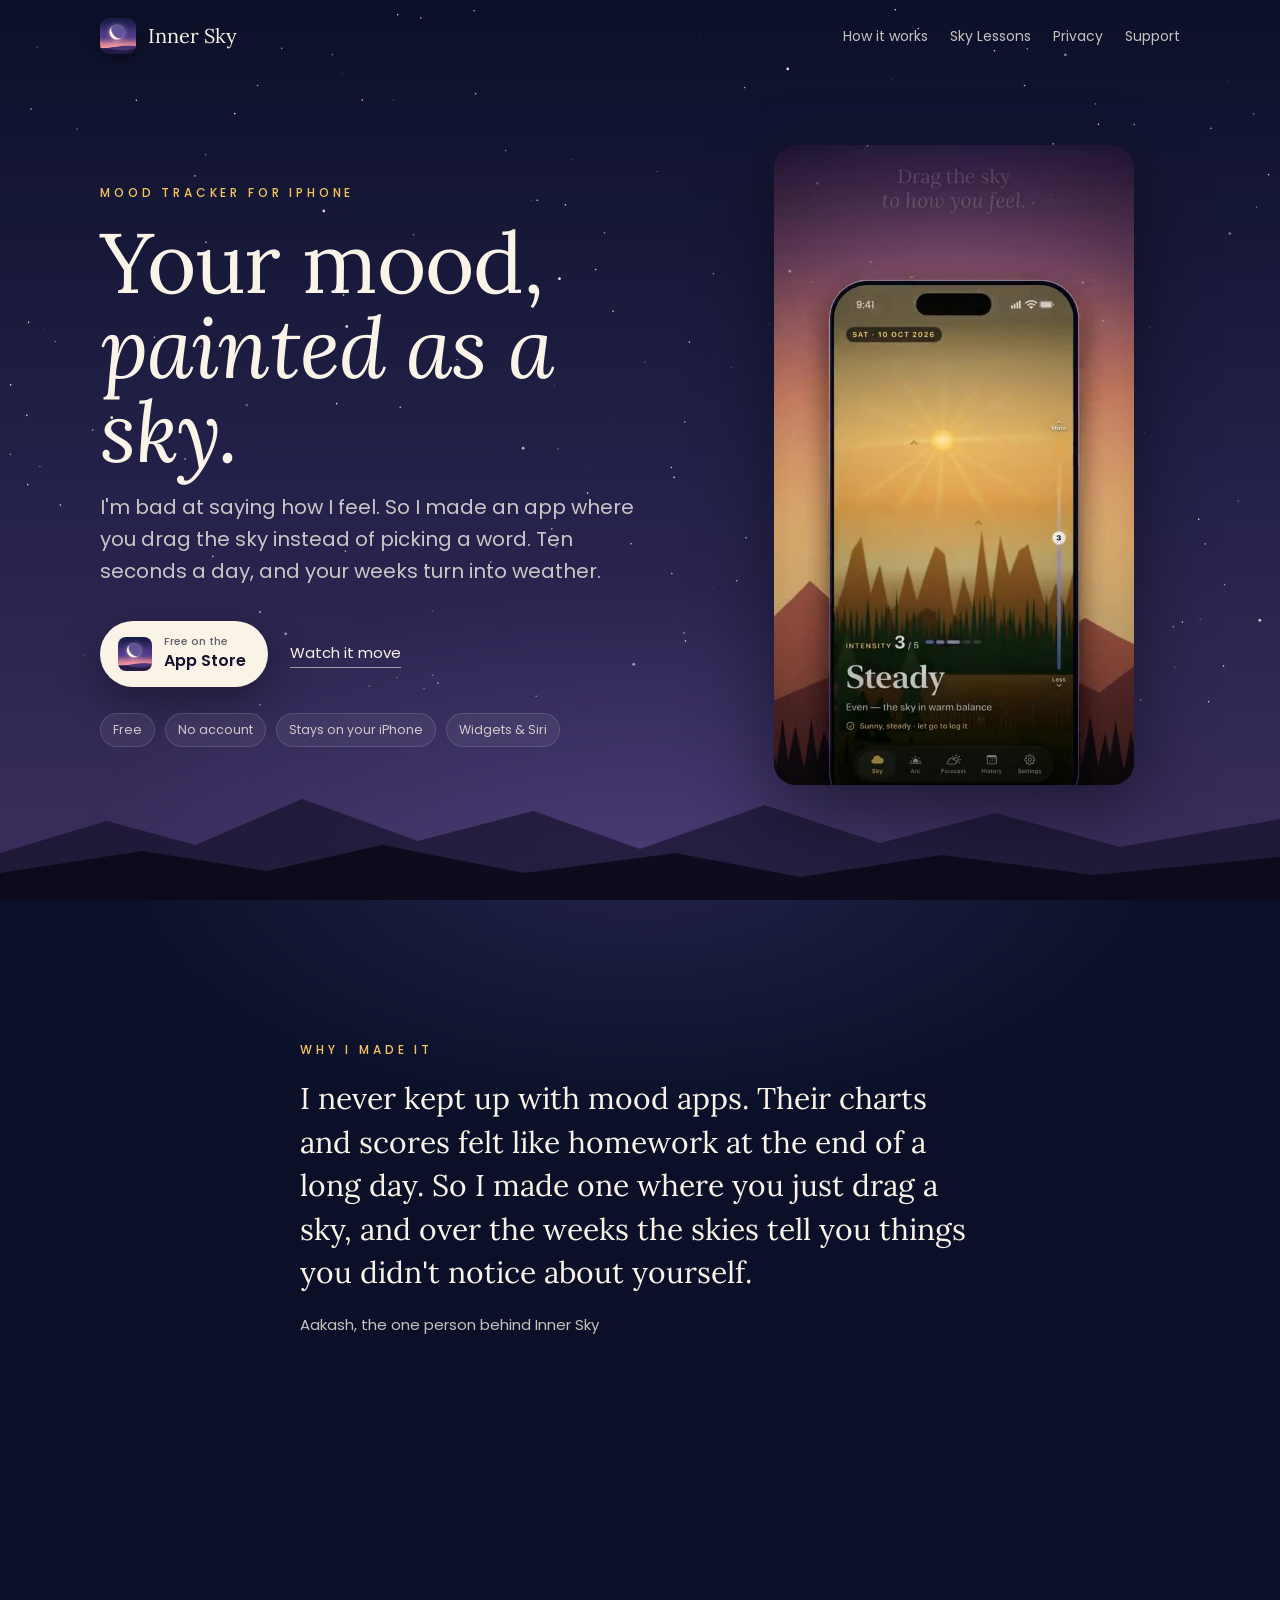
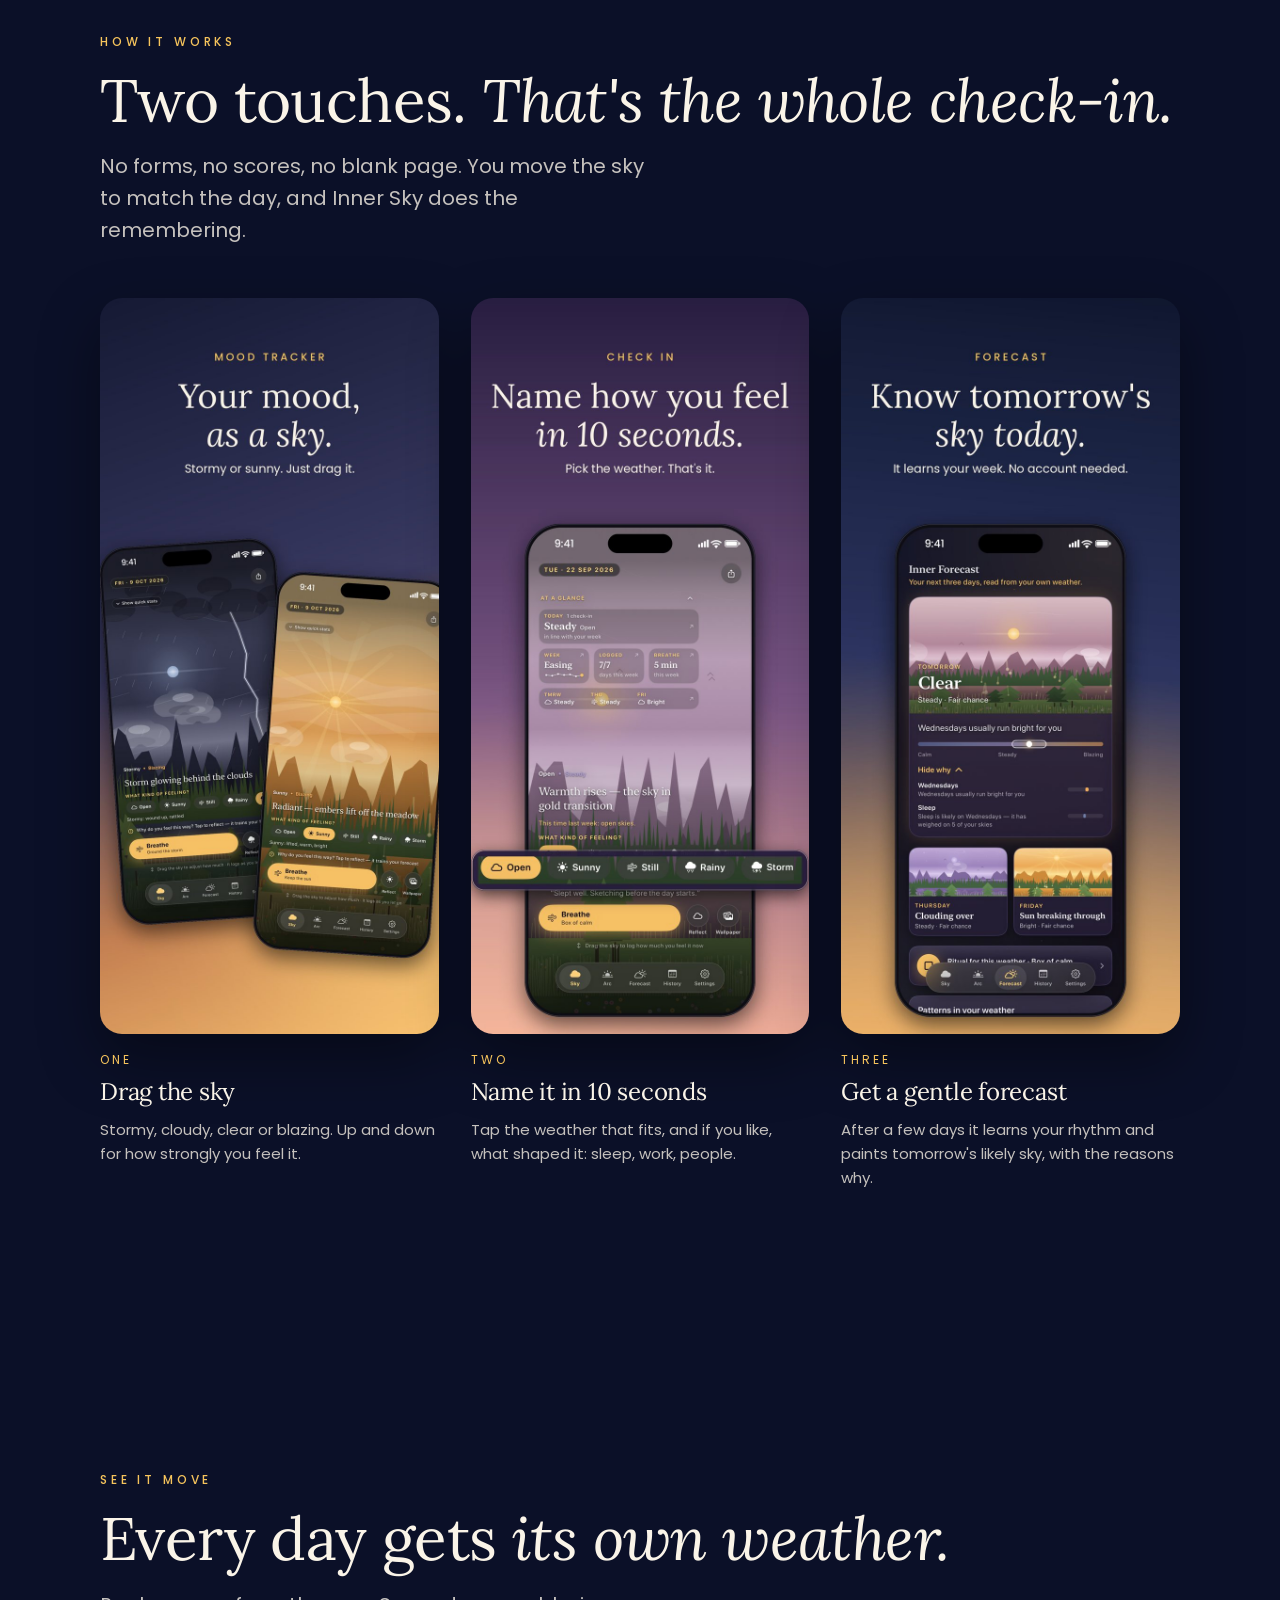
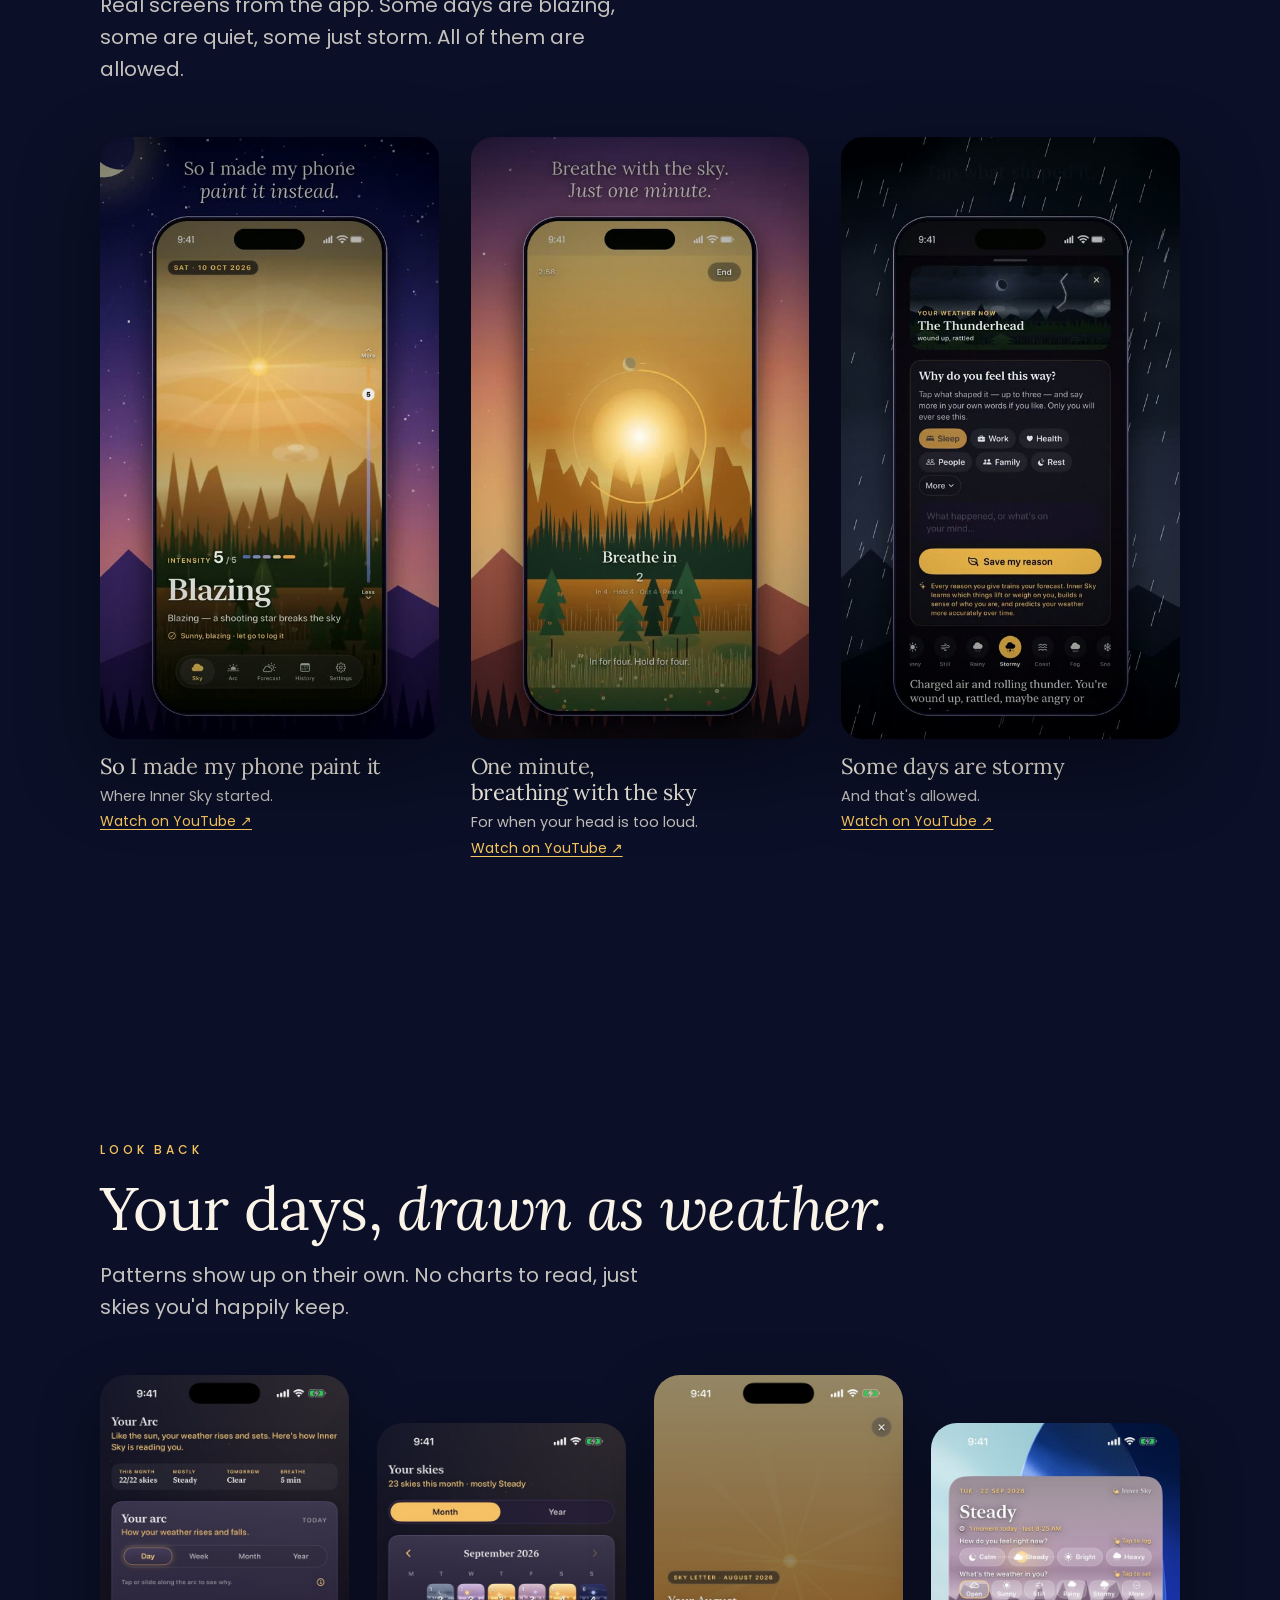
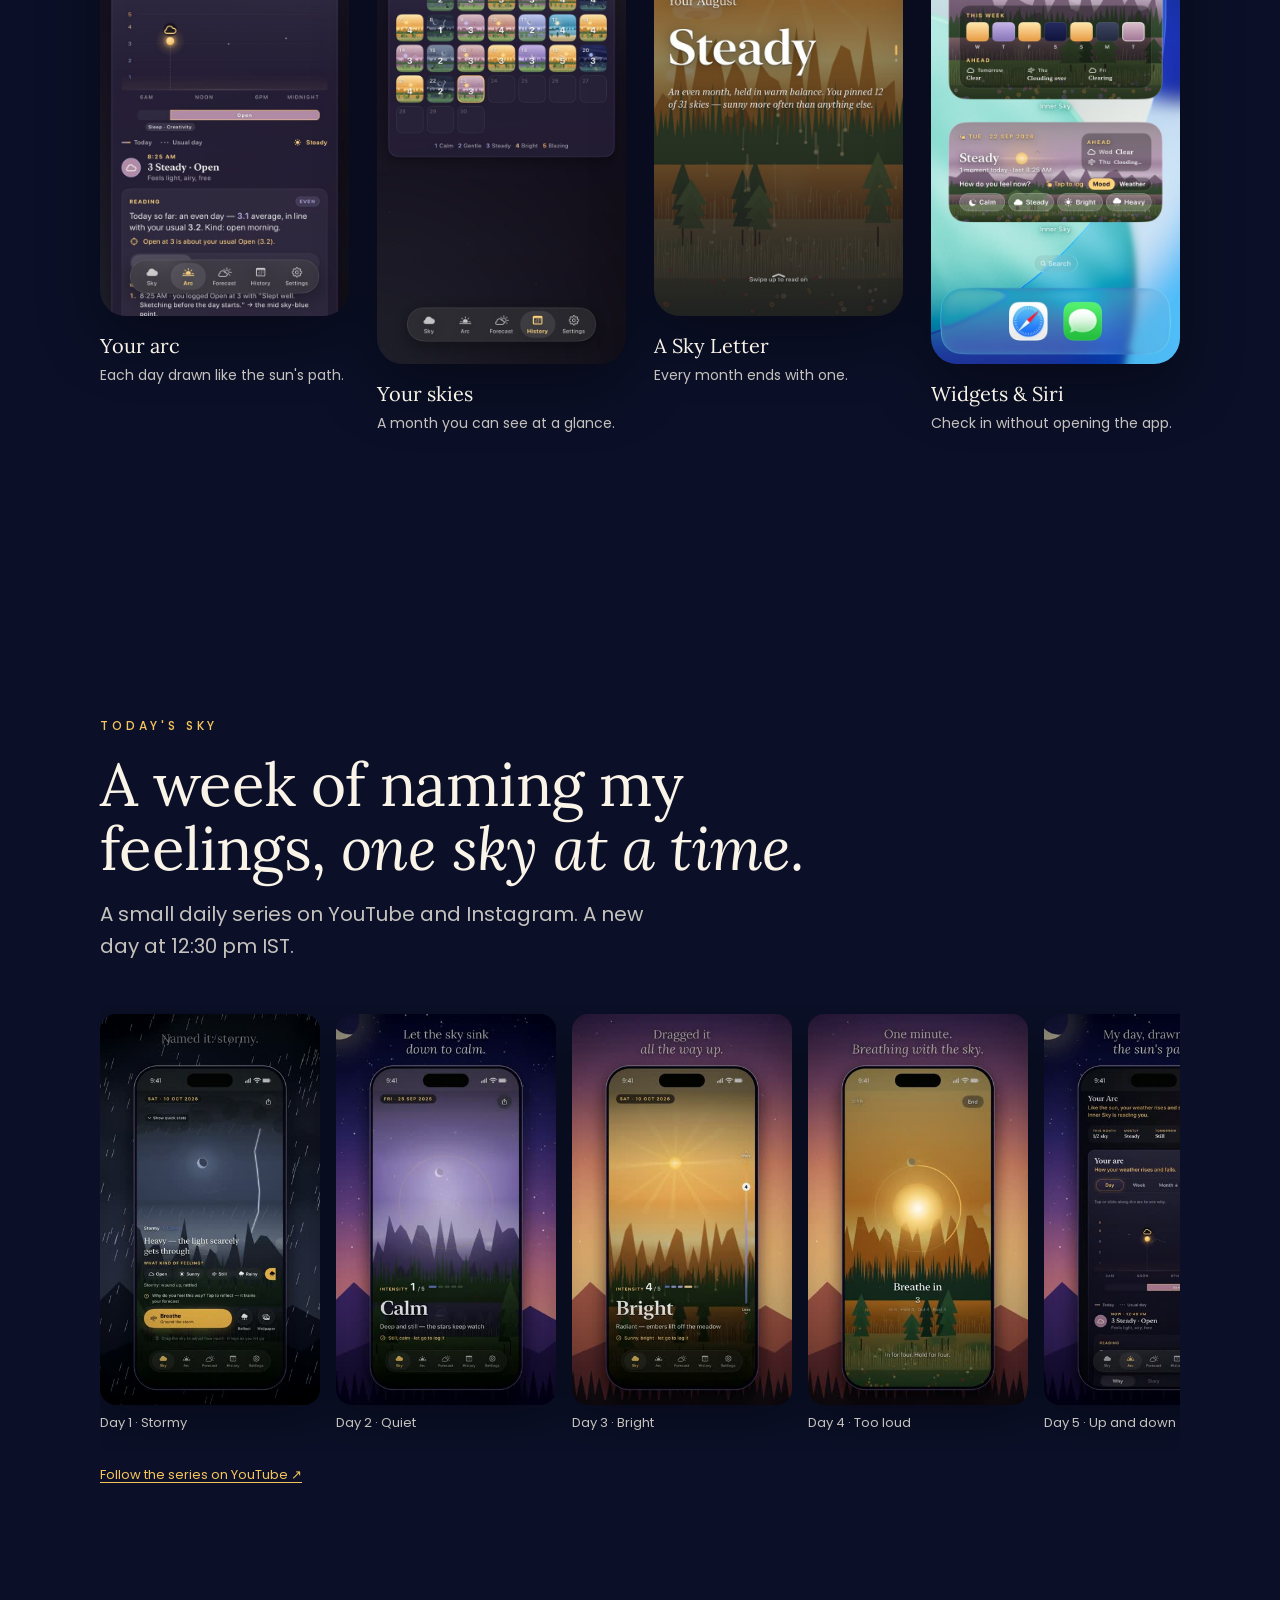
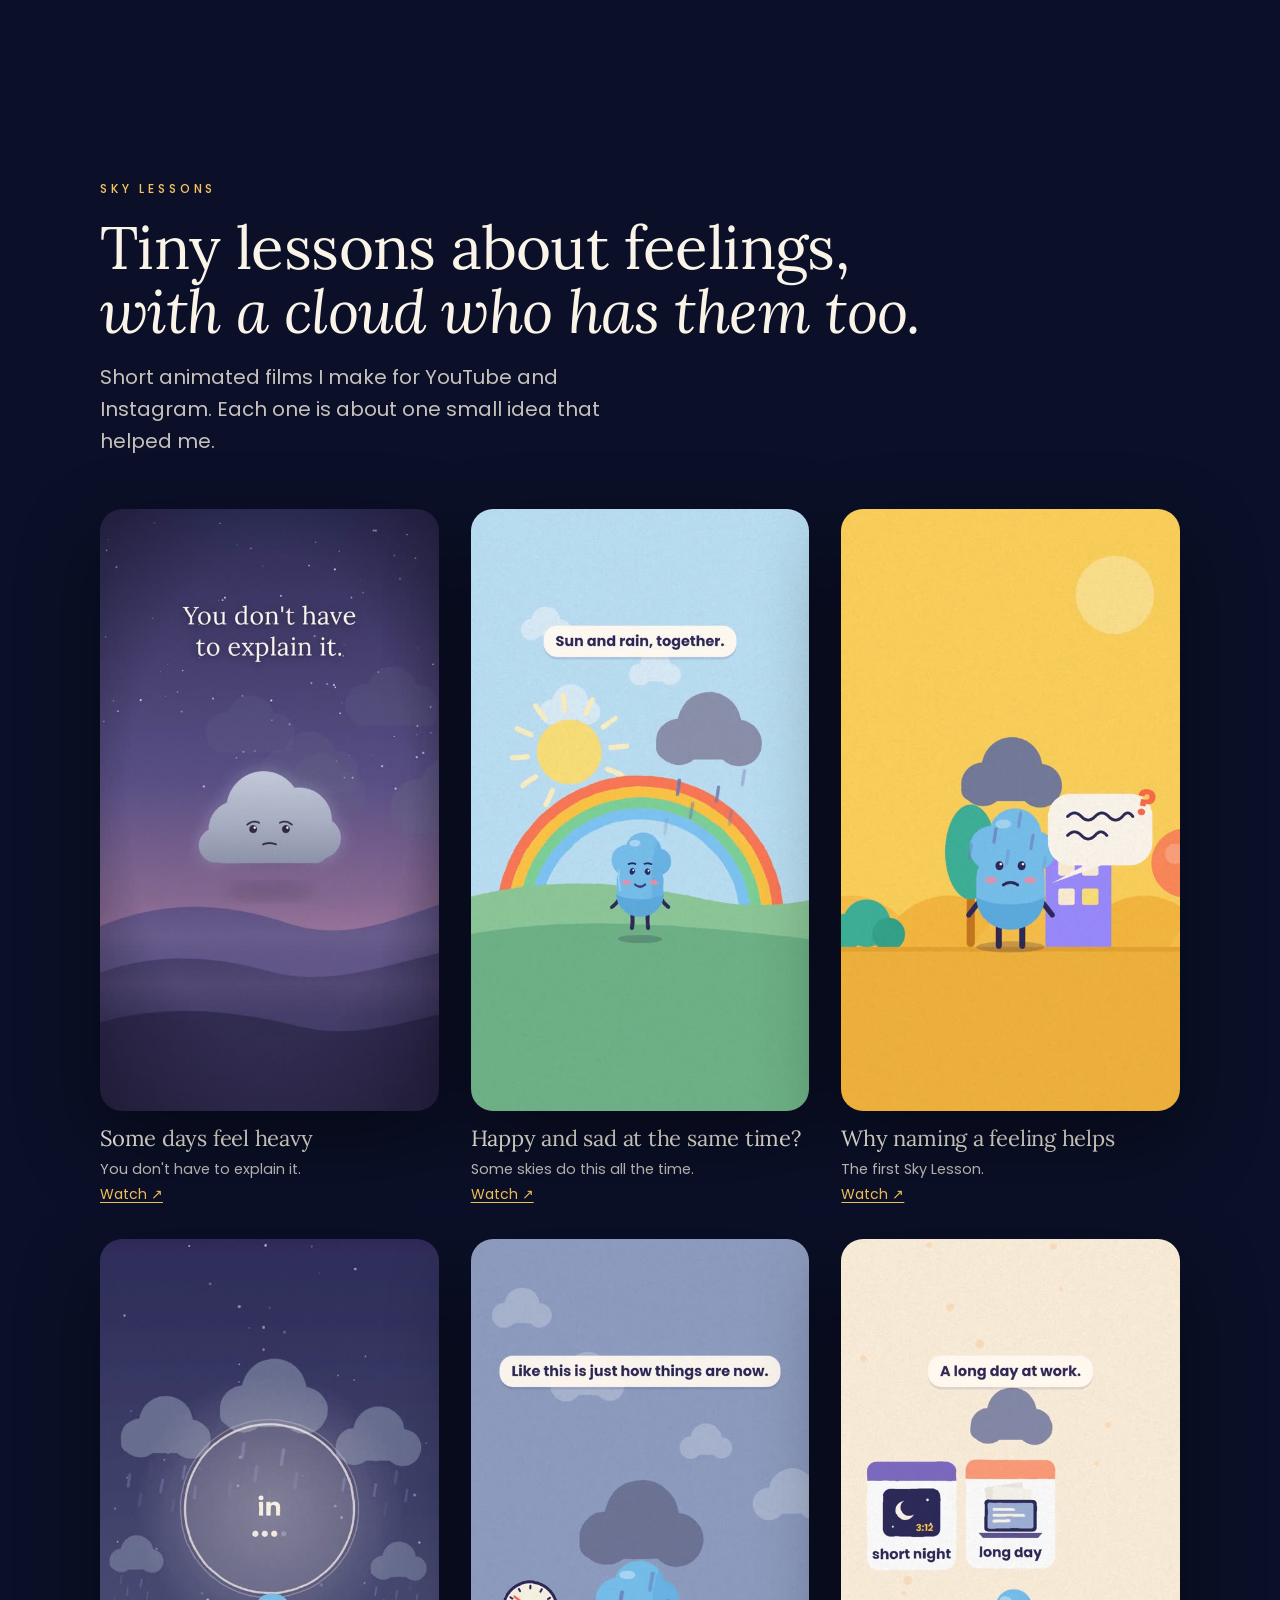
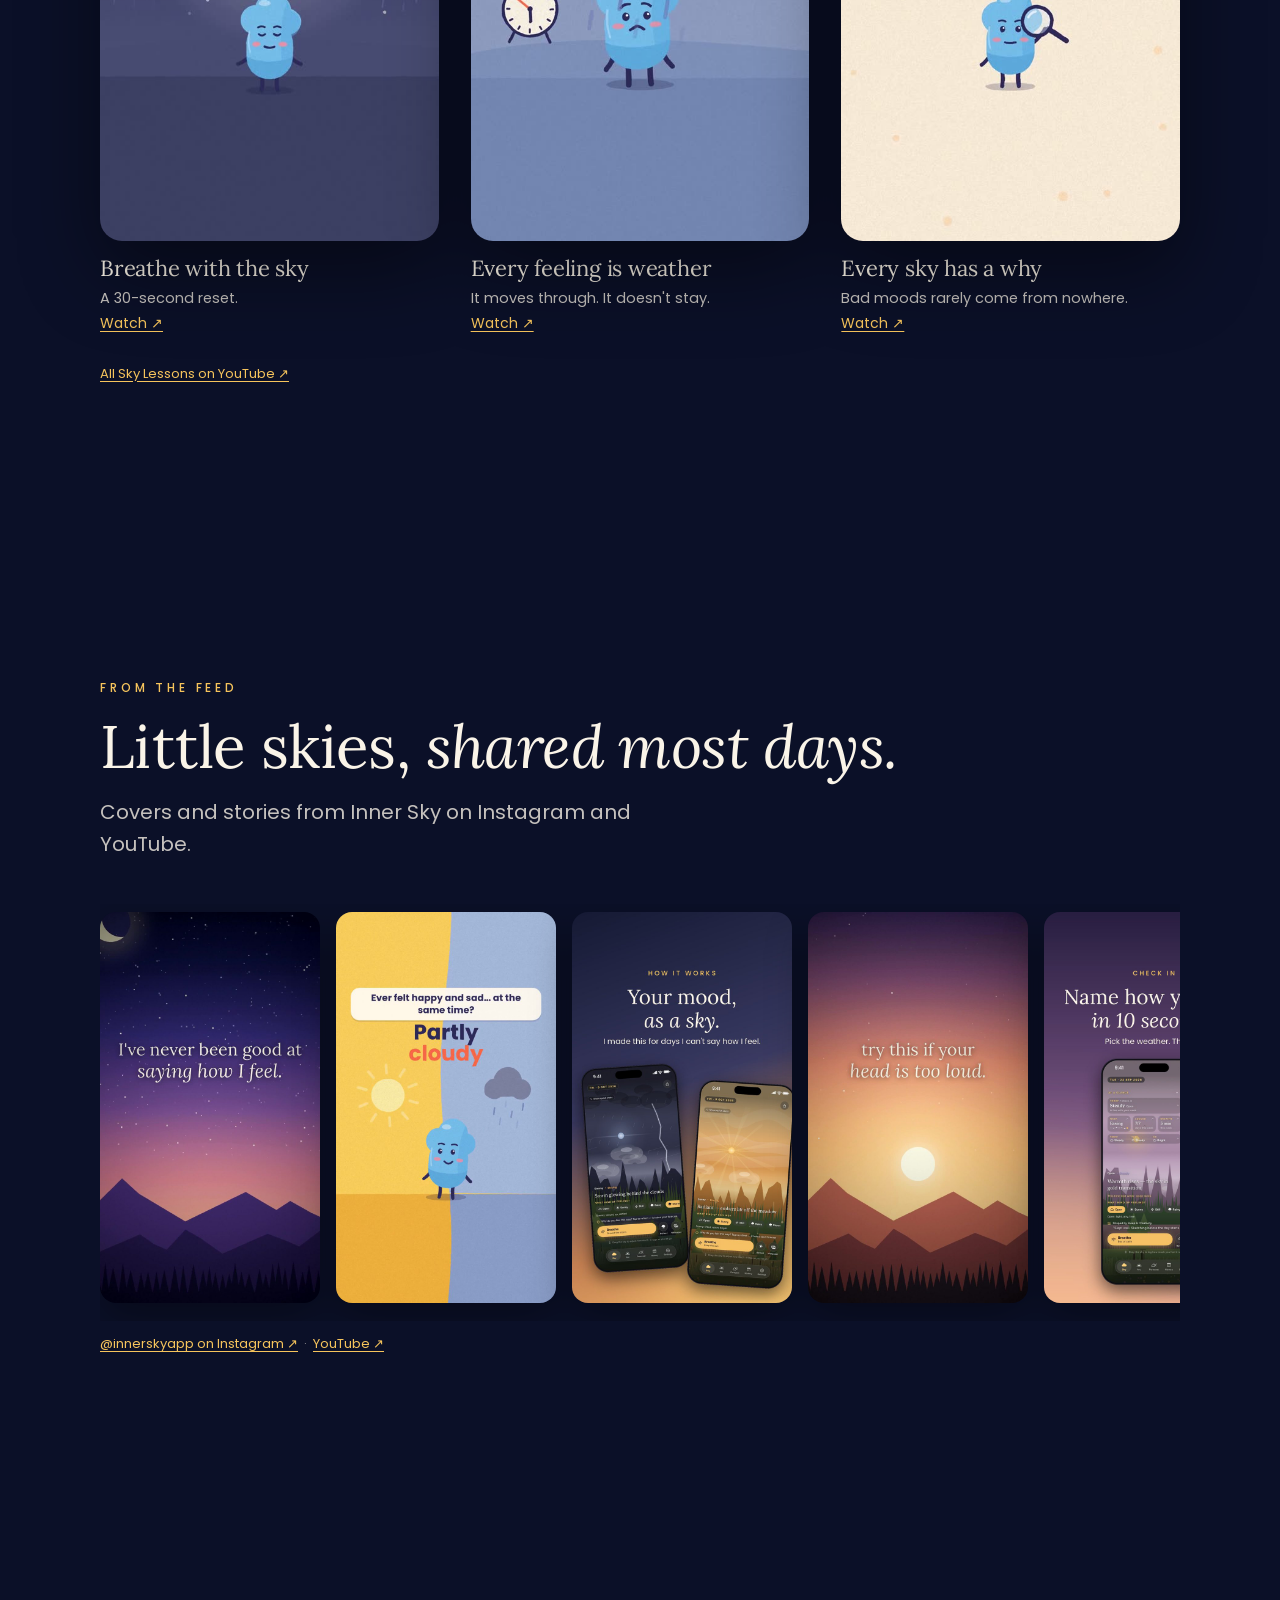
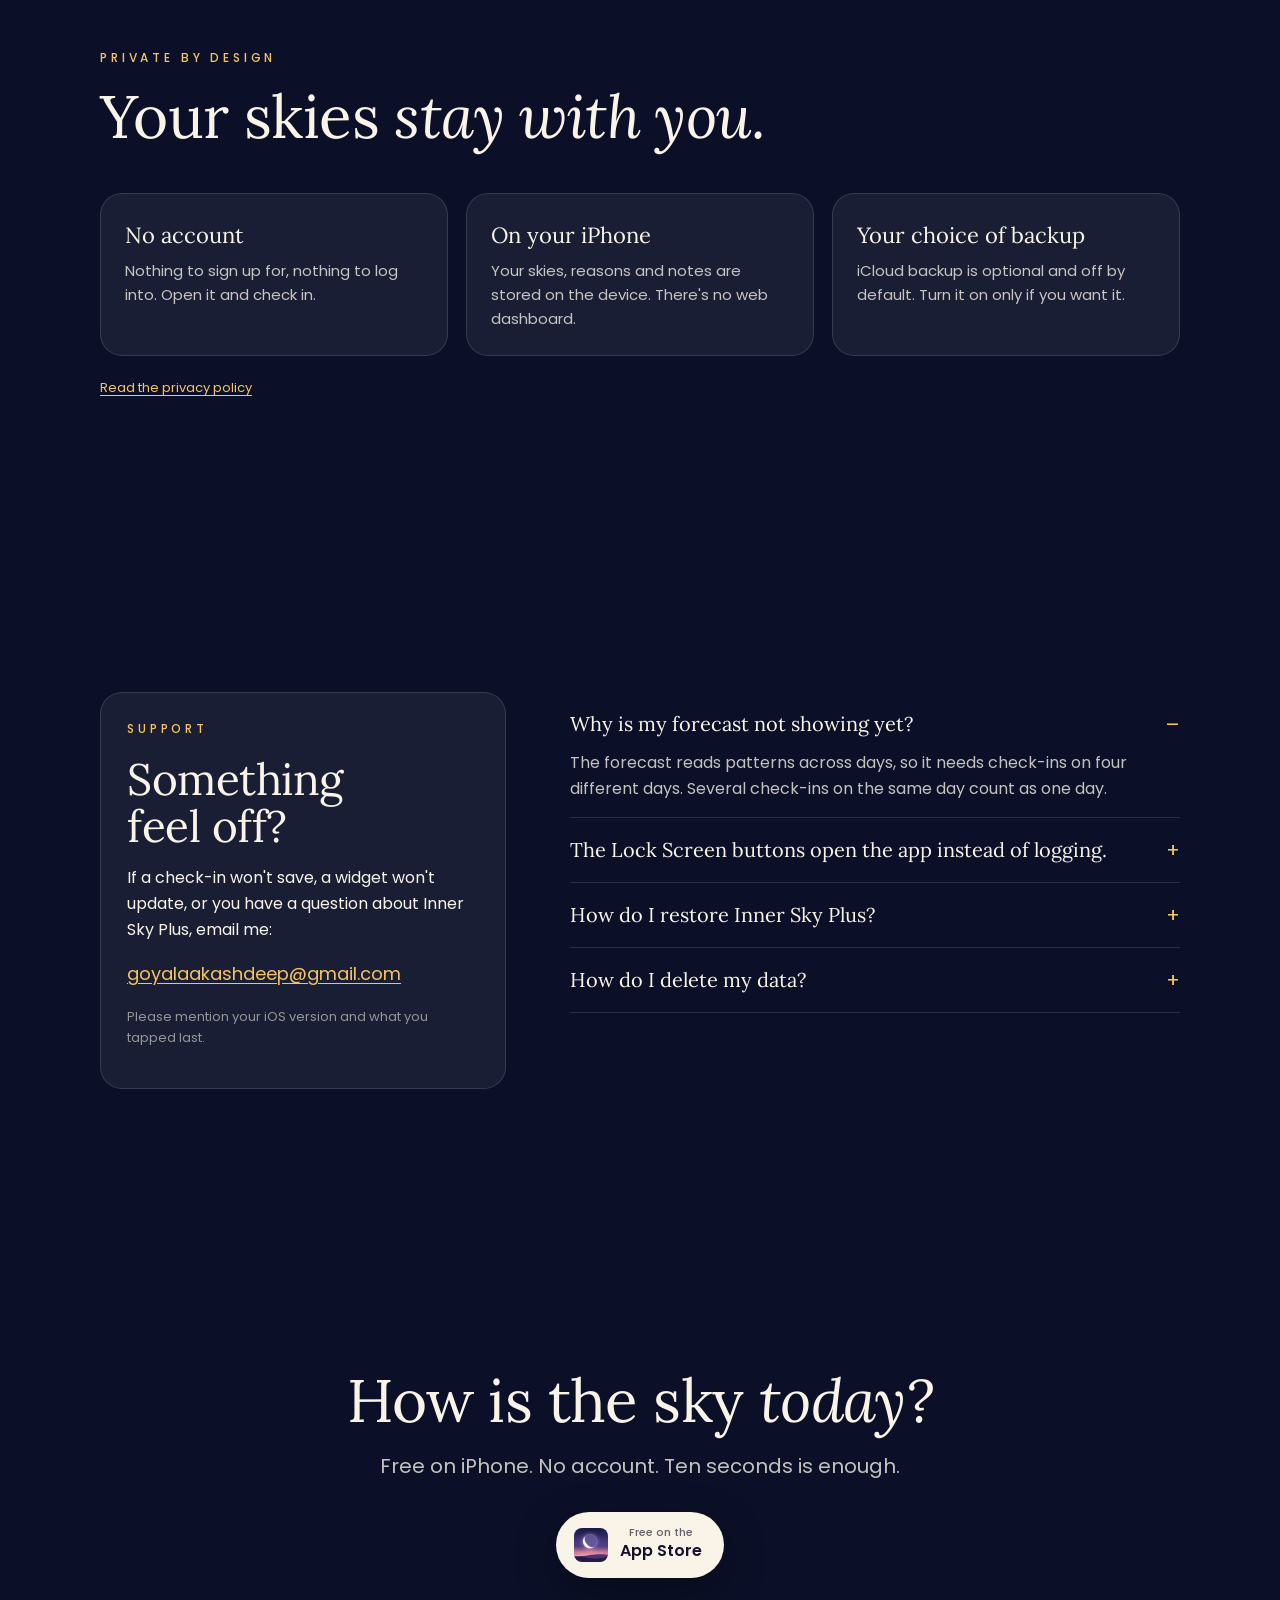
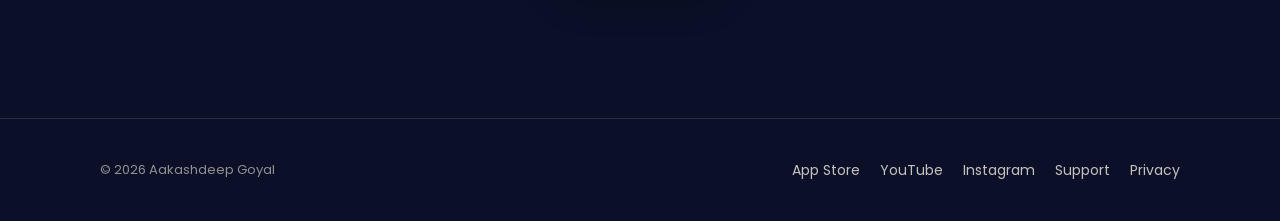
==== commit f6f095a9: "Website: Pinterest domain verification tag" ====
--- a/index.html
+++ b/index.html
@@ -2,6 +2,7 @@
 <html lang="en">
 <head>
   <meta charset="utf-8">
+  <meta name="p:domain_verify" content="fd1f3f248eb6170307d746eb146dac71"/>
   <meta name="viewport" content="width=device-width, initial-scale=1, viewport-fit=cover">
   <title>Inner Sky · Your mood, painted as a sky</title>
   <meta name="description" content="Inner Sky is a mood tracker and journal for iPhone. Drag the sky to how you feel, see your week as weather, and get a gentle forecast for tomorrow. Free, private, no account.">
